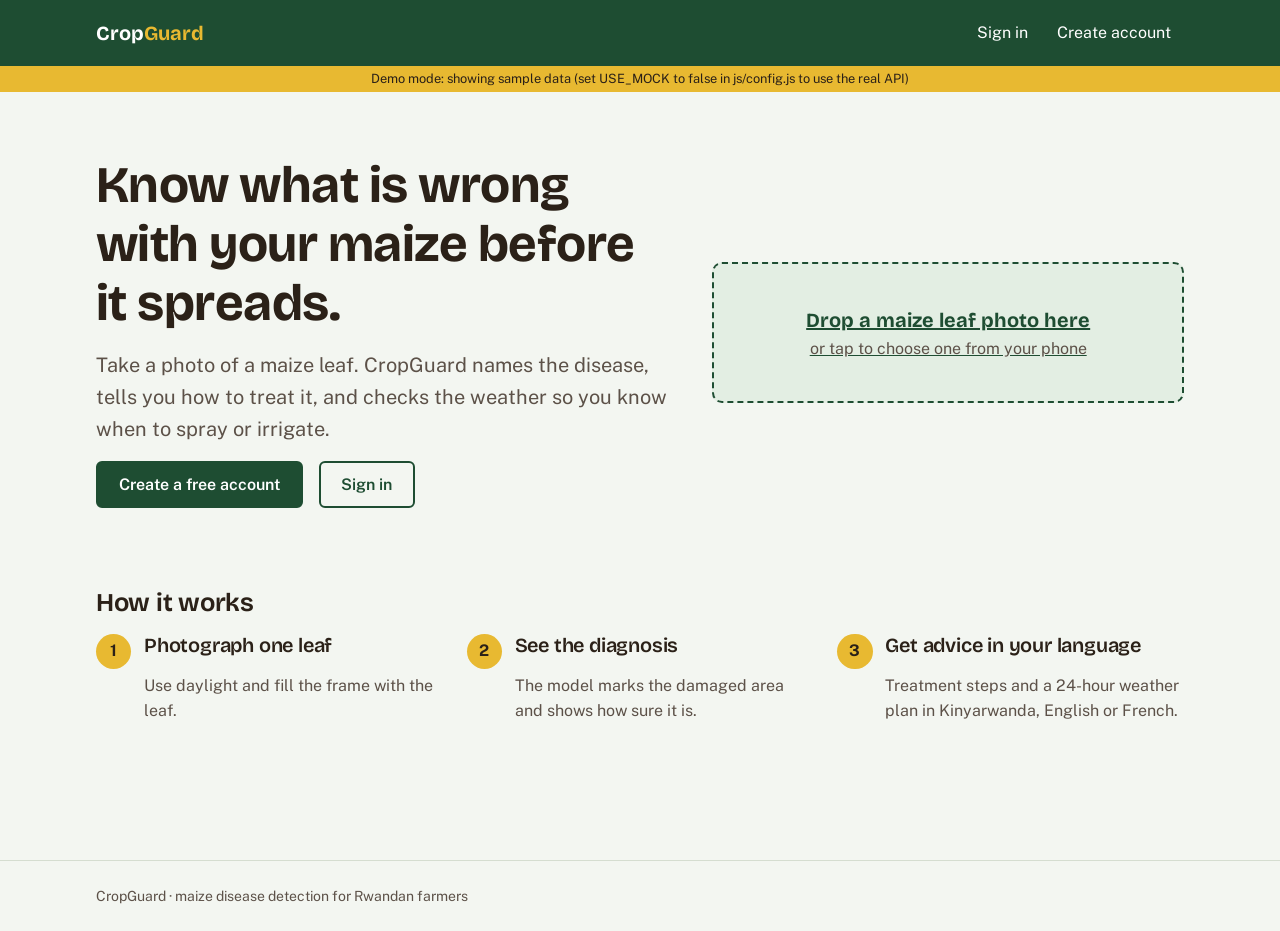
==== frontend/index.html @ f893dc76 "Restructure into frontend/backend/ml" ====
<!DOCTYPE html>
<html lang="en">
<head>
  <meta charset="utf-8">
  <meta name="viewport" content="width=device-width, initial-scale=1">
  <link rel="preconnect" href="https://fonts.googleapis.com">
  <link rel="preconnect" href="https://fonts.gstatic.com" crossorigin>
  <link href="https://fonts.googleapis.com/css2?family=Bricolage+Grotesque:wght@600;700&family=Public+Sans:wght@400;600&display=swap" rel="stylesheet">
  <link rel="stylesheet" href="css/tokens.css">
  <link rel="stylesheet" href="css/base.css">
  <link rel="stylesheet" href="css/components.css">
  <title>Know what is wrong with your maize · CropGuard</title>
</head>
<body>
  <header id="site-header"></header>
  <main>
    <section class="hero">
      <div class="container hero-grid">
        <div>
          <h1>Know what is wrong with your maize before it spreads.</h1>
          <p class="lead">Take a photo of a maize leaf. CropGuard names the disease, tells you how to treat it, and checks the weather so you know when to spray or irrigate.</p>
          <div class="row">
            <a class="btn" id="cta-primary" href="register.html">Create a free account</a>
            <a class="btn btn--ghost" id="cta-secondary" href="login.html">Sign in</a>
          </div>
        </div>
        <a class="dropzone" id="cta-drop" href="detect.html">
          <strong>Drop a maize leaf photo here</strong>
          <span class="muted">or tap to choose one from your phone</span>
        </a>
      </div>
    </section>
    <section class="container page">
      <h2>How it works</h2>
      <ol class="steps">
        <li><h3>Photograph one leaf</h3><p class="muted">Use daylight and fill the frame with the leaf.</p></li>
        <li><h3>See the diagnosis</h3><p class="muted">The model marks the damaged area and shows how sure it is.</p></li>
        <li><h3>Get advice in your language</h3><p class="muted">Treatment steps and a 24-hour weather plan in Kinyarwanda, English or French.</p></li>
      </ol>
    </section>
  </main>
  <footer class="site-footer"><div class="container">CropGuard · maize disease detection for Rwandan farmers</div></footer>
  <script type="module" src="js/pages/home.js"></script>
</body>
</html>
---- frontend/css/tokens.css ----
/* Design tokens: change colours/type here and the whole site follows. */
:root {
  --leaf: #1e4d32;        /* primary: maize leaf */
  --leaf-deep: #153a25;
  --leaf-soft: #e3eee3;
  --kernel: #e8b931;      /* accent: maize kernel (buttons on dark, highlights) */
  --soil: #2b2118;        /* text */
  --soil-soft: #5c5148;   /* secondary text */
  --mist: #f3f6f1;        /* page background */
  --paper: #ffffff;
  --line: #d5ddd0;
  --blight: #b3412b;      /* disease / error */
  --blight-soft: #f7e4df;

  --font-display: "Bricolage Grotesque", "Segoe UI", system-ui, sans-serif;
  --font-body: "Public Sans", "Segoe UI", system-ui, sans-serif;

  --step--1: 0.875rem;
  --step-0: 1rem;
  --step-1: 1.25rem;
  --step-2: 1.6rem;
  --step-3: clamp(2rem, 4.5vw, 3.2rem);

  --space-1: 0.5rem;
  --space-2: 1rem;
  --space-3: 1.5rem;
  --space-4: 2.5rem;
  --space-5: 4rem;

  --radius: 10px;
  --radius-sm: 6px;
  --container: 68rem;
}
---- frontend/css/base.css ----
*, *::before, *::after { box-sizing: border-box; }
html { -webkit-text-size-adjust: 100%; }
body {
  margin: 0;
  font: var(--step-0)/1.6 var(--font-body);
  color: var(--soil);
  background: var(--mist);
  min-height: 100vh;
  display: flex;
  flex-direction: column;
}
main { flex: 1; }
img, canvas { max-width: 100%; display: block; }
h1, h2, h3 { font-family: var(--font-display); line-height: 1.15; margin: 0 0 var(--space-2); letter-spacing: -0.01em; }
h1 { font-size: var(--step-3); font-weight: 700; }
h2 { font-size: var(--step-2); font-weight: 650; }
h3 { font-size: var(--step-1); font-weight: 600; }
p { margin: 0 0 var(--space-2); max-width: 65ch; }
a { color: var(--leaf); }
.muted { color: var(--soil-soft); }
.container { width: min(100% - 2rem, var(--container)); margin-inline: auto; }
.stack > * + * { margin-top: var(--space-2); }
.row { display: flex; gap: var(--space-2); flex-wrap: wrap; align-items: center; }
.hidden { display: none !important; }
.visually-hidden {
  position: absolute; width: 1px; height: 1px; overflow: hidden;
  clip: rect(0 0 0 0); white-space: nowrap;
}
:focus-visible { outline: 3px solid var(--kernel); outline-offset: 2px; }
@media (prefers-reduced-motion: reduce) { * { animation: none !important; transition: none !important; } }
---- frontend/css/components.css ----
/* ---------- header / footer ---------- */
.site-header { background: var(--leaf); color: #fff; }
.site-header .container { display: flex; align-items: center; justify-content: space-between; gap: var(--space-2); padding-block: 0.8rem; flex-wrap: wrap; }
.brand { font-family: var(--font-display); font-weight: 700; font-size: var(--step-1); color: #fff; text-decoration: none; }
.brand span { color: var(--kernel); }
.nav { display: flex; gap: 0.25rem; flex-wrap: wrap; align-items: center; }
.nav a, .nav button {
  color: #fff; text-decoration: none; background: none; border: 0; font: inherit;
  padding: 0.45rem 0.8rem; border-radius: var(--radius-sm); cursor: pointer;
}
.nav a:hover, .nav button:hover { background: var(--leaf-deep); }
.nav a[aria-current="page"] { background: var(--leaf-deep); box-shadow: inset 0 -3px 0 var(--kernel); }
.site-footer { padding-block: var(--space-3); color: var(--soil-soft); font-size: var(--step--1); border-top: 1px solid var(--line); margin-top: var(--space-5); }

/* ---------- buttons ---------- */
.btn {
  display: inline-flex; align-items: center; justify-content: center; gap: 0.5rem;
  font: 600 var(--step-0)/1 var(--font-body); padding: 0.85rem 1.3rem;
  border-radius: var(--radius-sm); border: 2px solid var(--leaf);
  background: var(--leaf); color: #fff; cursor: pointer; text-decoration: none;
}
.btn:hover { background: var(--leaf-deep); border-color: var(--leaf-deep); }
.btn[disabled] { opacity: 0.55; cursor: not-allowed; }
.btn--ghost { background: transparent; color: var(--leaf); }
.btn--ghost:hover { background: var(--leaf-soft); color: var(--leaf-deep); }
.btn--danger { background: transparent; color: var(--blight); border-color: var(--blight); }
.btn--danger:hover { background: var(--blight-soft); }

/* ---------- cards / forms ---------- */
.card { background: var(--paper); border: 1px solid var(--line); border-radius: var(--radius); padding: var(--space-3); }
.form { display: grid; gap: var(--space-2); max-width: 26rem; }
.field { display: grid; gap: 0.35rem; }
.field label { font-weight: 600; font-size: var(--step--1); }
.field input, .field select {
  font: inherit; padding: 0.75rem 0.85rem; border: 1.5px solid var(--line);
  border-radius: var(--radius-sm); background: #fff; color: var(--soil);
}
.field input:focus, .field select:focus { border-color: var(--leaf); }
.form-error { color: var(--blight); background: var(--blight-soft); padding: 0.7rem 0.9rem; border-radius: var(--radius-sm); font-size: var(--step--1); }

/* ---------- page layout ---------- */
.page { padding-block: var(--space-4); }
.page-head { margin-bottom: var(--space-3); }
.hero { padding-block: var(--space-5) var(--space-4); }
.hero-grid { display: grid; gap: var(--space-4); grid-template-columns: 1fr; align-items: center; }
@media (min-width: 52rem) { .hero-grid { grid-template-columns: 1.1fr 0.9fr; } }
.hero p.lead { font-size: var(--step-1); color: var(--soil-soft); }
.steps { display: grid; gap: var(--space-3); grid-template-columns: repeat(auto-fit, minmax(14rem, 1fr)); padding: 0; list-style: none; counter-reset: step; }
.steps li { counter-increment: step; padding-left: 3rem; position: relative; }
.steps li::before {
  content: counter(step); position: absolute; left: 0; top: 0; width: 2.2rem; height: 2.2rem;
  display: grid; place-items: center; border-radius: 50%; background: var(--kernel); color: var(--soil); font-weight: 700;
}

/* ---------- dropzone & result ---------- */
.dropzone {
  border: 2.5px dashed var(--leaf); border-radius: var(--radius); background: var(--leaf-soft);
  padding: var(--space-4) var(--space-3); text-align: center; cursor: pointer; display: block;
}
.dropzone:hover, .dropzone.is-over { background: #d3e6d4; }
.dropzone strong { font-family: var(--font-display); font-size: var(--step-1); display: block; }
.preview { border-radius: var(--radius); overflow: hidden; border: 1px solid var(--line); background: #000; }
.result-layout { display: grid; gap: var(--space-3); grid-template-columns: 1fr; }
@media (min-width: 52rem) { .result-layout { grid-template-columns: 1.2fr 0.8fr; align-items: start; } }

.badge { display: inline-block; padding: 0.25rem 0.7rem; border-radius: 999px; font-size: var(--step--1); font-weight: 600; background: var(--blight-soft); color: var(--blight); }
.badge--ok { background: var(--leaf-soft); color: var(--leaf); }
.meter { height: 0.6rem; border-radius: 999px; background: var(--line); overflow: hidden; }
.meter > span { display: block; height: 100%; background: var(--leaf); }
.advice-text { white-space: pre-wrap; }

/* ---------- history grid & tables ---------- */
.grid { display: grid; gap: var(--space-2); grid-template-columns: repeat(auto-fill, minmax(15rem, 1fr)); }
.thumb { aspect-ratio: 4/3; background: var(--leaf-soft) center/cover no-repeat; border-radius: var(--radius-sm); display: grid; place-items: center; color: var(--soil-soft); font-size: var(--step--1); }
.table-wrap { overflow-x: auto; }
table { border-collapse: collapse; width: 100%; font-size: var(--step--1); }
th, td { text-align: left; padding: 0.55rem 0.7rem; border-bottom: 1px solid var(--line); }
th { font-weight: 600; background: var(--leaf-soft); }
.empty { text-align: center; padding: var(--space-4) var(--space-2); color: var(--soil-soft); }

/* ---------- toast ---------- */
#toasts { position: fixed; inset: auto 1rem 1rem auto; display: grid; gap: 0.5rem; z-index: 50; }
.toast { background: var(--soil); color: #fff; padding: 0.75rem 1rem; border-radius: var(--radius-sm); max-width: 22rem; }
.toast--error { background: var(--blight); }
.spinner { width: 1.1rem; height: 1.1rem; border: 3px solid rgba(255,255,255,.4); border-top-color: #fff; border-radius: 50%; animation: spin .8s linear infinite; }
@keyframes spin { to { transform: rotate(360deg); } }
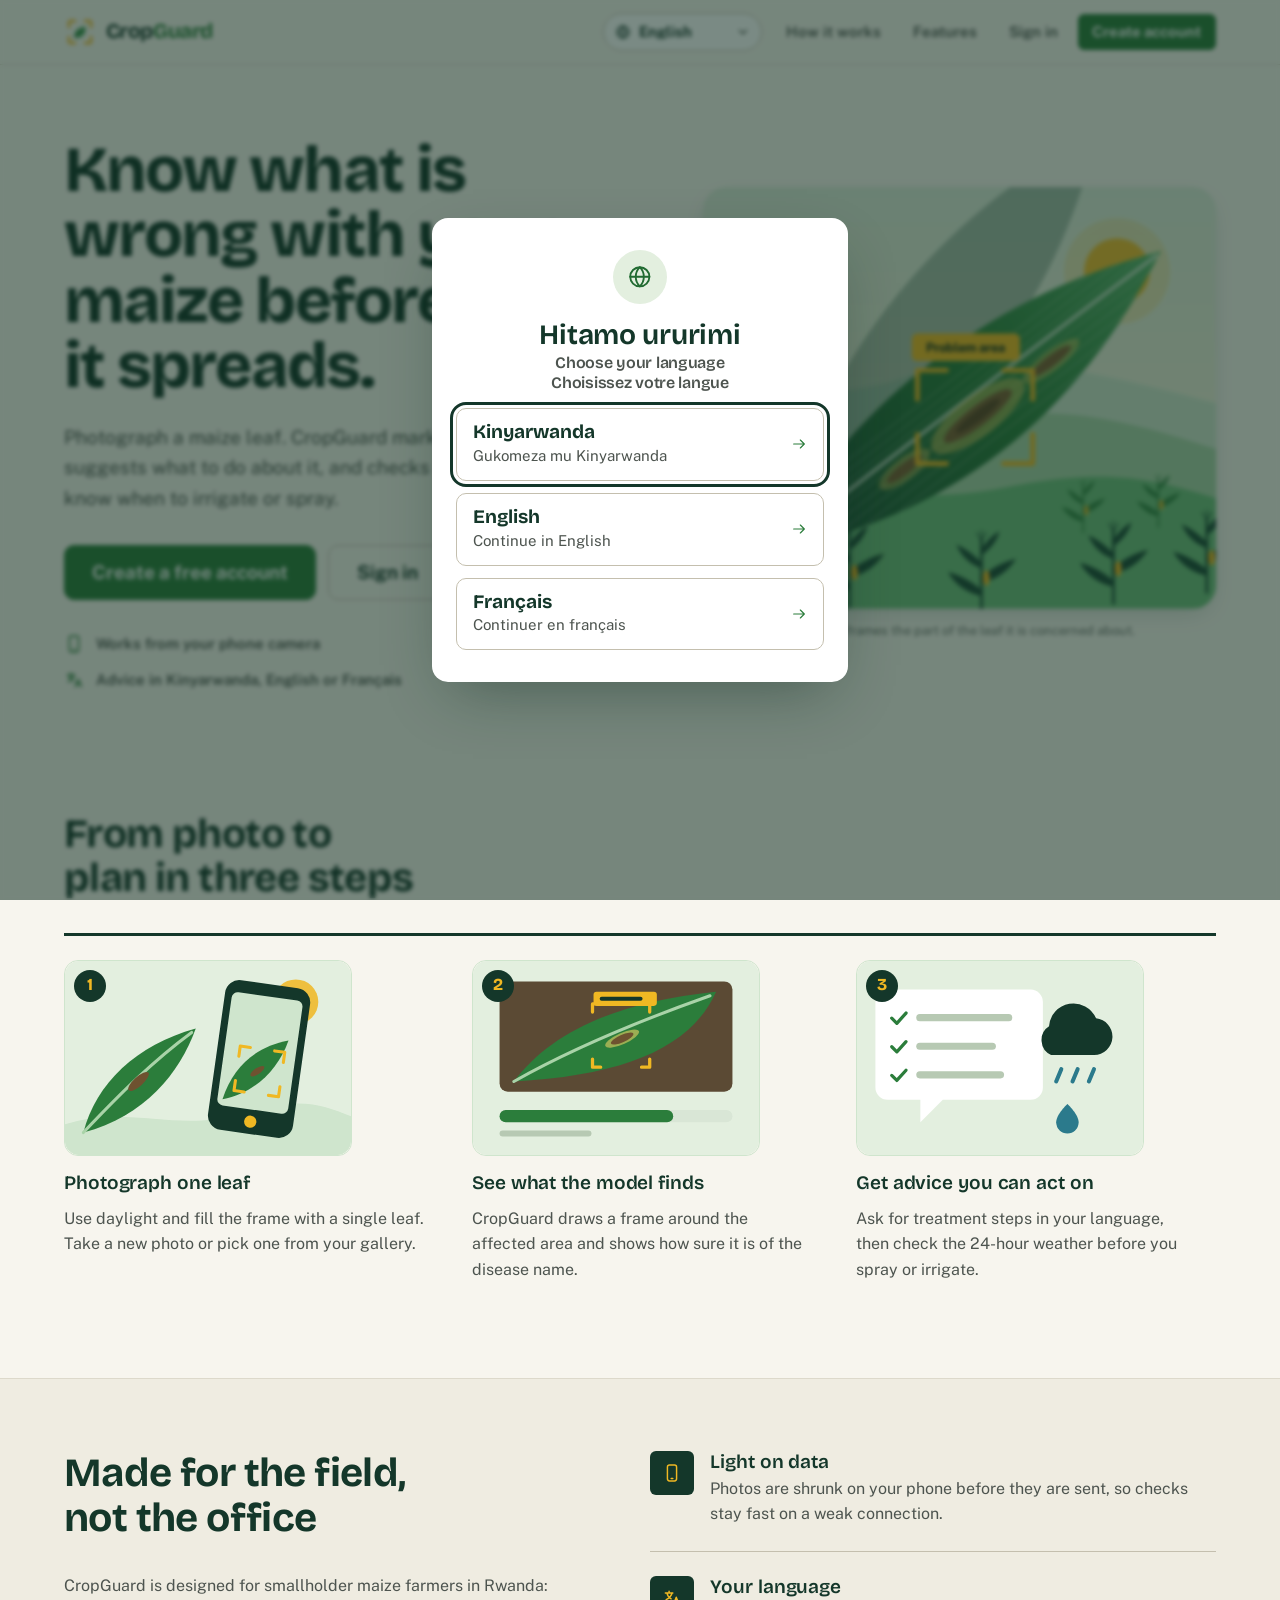
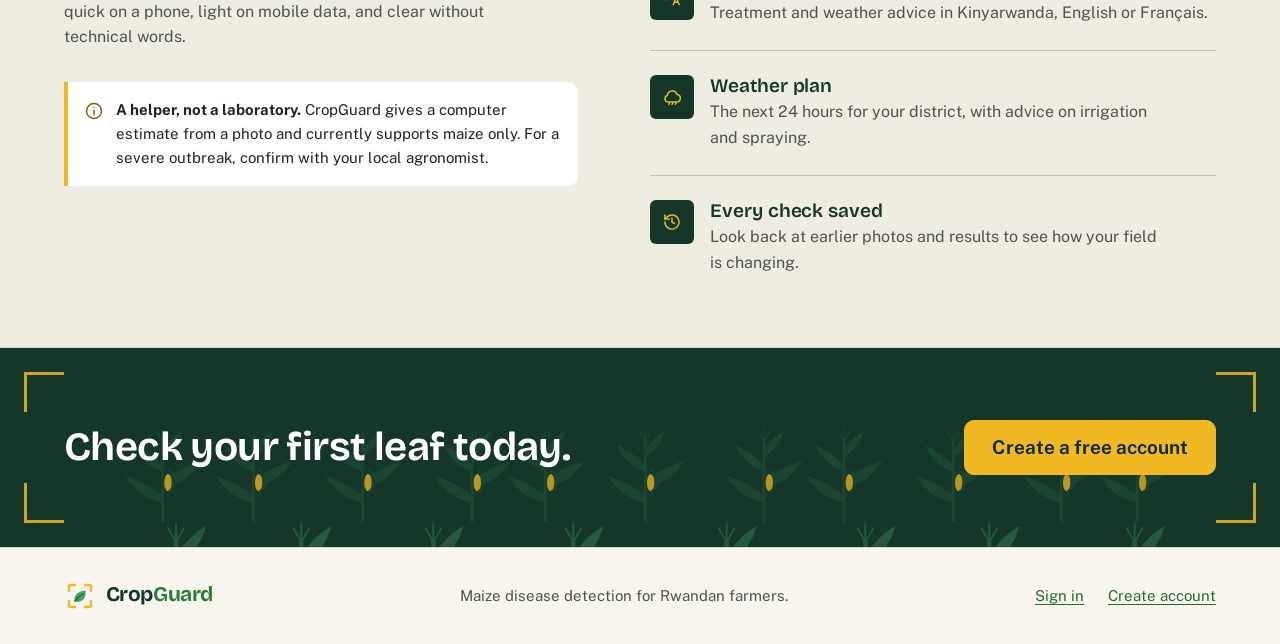
==== commit 9243d44c: "the frontend essentials done" ====
--- a/frontend/index.html
+++ b/frontend/index.html
@@ -2,44 +2,131 @@
 <html lang="en">
 <head>
   <meta charset="utf-8">
-  <meta name="viewport" content="width=device-width, initial-scale=1">
-  <link rel="preconnect" href="https://fonts.googleapis.com">
-  <link rel="preconnect" href="https://fonts.gstatic.com" crossorigin>
-  <link href="https://fonts.googleapis.com/css2?family=Bricolage+Grotesque:wght@600;700&family=Public+Sans:wght@400;600&display=swap" rel="stylesheet">
+  <meta name="viewport" content="width=device-width, initial-scale=1, viewport-fit=cover">
+  <meta name="theme-color" content="#14372a">
+  <meta name="description" content="Photograph a maize leaf, see what is wrong, and get treatment and weather advice in Kinyarwanda, English or French.">
+  <title>CropGuard · Maize disease detection for Rwandan farmers</title>
+  <script>try{var l=localStorage.getItem("cropguard.lang");if(l&&l!=="en"){document.documentElement.classList.add("i18n-pending");setTimeout(function(){document.documentElement.classList.remove("i18n-pending")},2500)}}catch(e){}</script>
+  <style>.i18n-pending body{visibility:hidden}</style>
+  <script>
+  /* If the page's scripts cannot start (for example the file was opened by double-clicking it), explain what to do. */
+  (function () {
+    var onFile = location.protocol === "file:";
+    setTimeout(function () {
+      if (document.documentElement.getAttribute("data-ready")) return;
+      var d = document.createElement("div");
+      d.className = "boot-warning"; d.setAttribute("role", "alert");
+      d.innerHTML = onFile
+        ? "<strong>Open CropGuard through a small web server, not by double-clicking the file.</strong><p>Browsers block the page scripts on file:// addresses. Double-click <code>run-frontend.bat</code> (Windows) or run <code>./run-frontend.sh</code> in the project folder, or in the <code>frontend</code> folder run <code>python -m http.server 5500</code> and open <code>http://127.0.0.1:5500</code>.</p>"
+        : "<strong>This page did not start.</strong><p>Press Ctrl+Shift+R to reload. If it still looks wrong, open the browser console (F12) and check for a red error message; also make sure every file from the <code>frontend</code> folder was copied.</p>";
+      (document.body || document.documentElement).appendChild(d);
+    }, onFile ? 500 : 4000);
+  })();
+  </script>
+  <link rel="icon" href="assets/favicon.svg" type="image/svg+xml">
+  <link rel="preload" href="assets/fonts/public-sans.woff2" as="font" type="font/woff2" crossorigin>
+  <link rel="preload" href="assets/fonts/bricolage-grotesque.woff2" as="font" type="font/woff2" crossorigin>
   <link rel="stylesheet" href="css/tokens.css">
   <link rel="stylesheet" href="css/base.css">
+  <link rel="stylesheet" href="css/layout.css">
   <link rel="stylesheet" href="css/components.css">
-  <title>Know what is wrong with your maize · CropGuard</title>
+  <link rel="stylesheet" href="css/pages.css">
 </head>
-<body>
+<body class="public" data-page="home">
+  <a class="skip-link" href="#main">Skip to main content</a>
   <header id="site-header"></header>
-  <main>
+  <main id="main" tabindex="-1">
     <section class="hero">
       <div class="container hero-grid">
+        <div class="hero-copy">
+          <h1>Know what is wrong with your maize before it spreads.</h1>
+          <p class="lead">Photograph a maize leaf. CropGuard marks the damaged area, suggests what to do about it, and checks the weather so you know when to irrigate or spray.</p>
+          <div class="row hero-cta">
+            <a class="btn btn--lg" id="cta-primary" href="register.html">Create a free account</a>
+            <a class="btn btn--lg btn--secondary" id="cta-secondary" href="login.html">Sign in</a>
+          </div>
+          <ul class="hero-points">
+            <li><svg class="icon" aria-hidden="true"><use href="#i-phone"/></svg>Works from your phone camera</li>
+            <li><svg class="icon" aria-hidden="true"><use href="#i-language"/></svg>Advice in Kinyarwanda, English or Français</li>
+          </ul>
+        </div>
+        <figure class="hero-figure">
+          <svg class="hero-art" viewBox="0 0 560 460" role="img" aria-labelledby="art-title art-desc">
+  <title id="art-title">Illustration of a maize field on Rwandan hills with a phone checking a leaf</title>
+  <desc id="art-desc">A long green maize leaf with brown lesions. A yellow viewfinder frame and the label Problem area mark one lesion.</desc>
+  <defs>
+    <linearGradient id="sky" x1="0" y1="0" x2="0" y2="1"><stop offset="0" stop-color="#dcebd9"/><stop offset="1" stop-color="#f8f1d6"/></linearGradient>
+    <linearGradient id="leafGrad" x1="70" y1="400" x2="500" y2="70" gradientUnits="userSpaceOnUse"><stop offset="0" stop-color="#1c4a37"/><stop offset=".55" stop-color="#2b7d3b"/><stop offset="1" stop-color="#58b36a"/></linearGradient>
+    <path id="leafShape" d="M70 400C156 246 301 122 500 70C407 253 272 360 70 400Z"/>
+    <clipPath id="leafClip"><use href="#leafShape"/></clipPath>
+    <symbol id="maize" viewBox="-64 -144 128 144" overflow="visible"><rect x="-2.2" y="-124" width="4.4" height="124" rx="2.2" fill="currentColor"/><path d="M0 -30C-22 -34 -44 -48 -56 -70C-34 -64 -14 -52 0 -40Z" fill="currentColor"/><path d="M0 -52C22 -56 44 -70 58 -92C34 -86 14 -74 0 -62Z" fill="currentColor"/><path d="M0 -76C-18 -82 -34 -96 -42 -116C-24 -108 -10 -96 0 -86Z" fill="currentColor"/><path d="M0 -98C12 -106 26 -120 30 -138C16 -130 6 -118 0 -108Z" fill="currentColor"/><ellipse cx="8" cy="-60" rx="5.5" ry="13" fill="#f0b823"/><path d="M0 -122l-8 -14M0 -122l0 -18M0 -122l8 -14" stroke="currentColor" stroke-width="1.8" stroke-linecap="round"/></symbol>
+  </defs>
+  <rect width="560" height="460" rx="24" fill="url(#sky)"/>
+  <circle cx="452" cy="92" r="58" fill="#f0b823" opacity=".2"/><circle cx="452" cy="92" r="36" fill="#f0b823" opacity=".92"/>
+  <path d="M0 250C70 214 140 236 220 208S380 188 560 236V460H0z" fill="#cfe5cd"/>
+  <path d="M0 300C90 262 170 292 270 262S450 250 560 286V460H0z" fill="#a9d3a8"/>
+  <path d="M0 352C110 322 220 350 330 328S490 318 560 340V460H0z" fill="#6fbf7c"/>
+  <g color="#2b7d3b" opacity=".85"><use href="#maize" x="18" y="318" width="54" height="60"/><use href="#maize" x="96" y="326" width="54" height="60"/><use href="#maize" x="388" y="318" width="54" height="60"/><use href="#maize" x="470" y="312" width="54" height="60"/></g>
+  <g color="#1c4a37"><use href="#maize" x="-6" y="352" width="84" height="94"/><use href="#maize" x="118" y="366" width="84" height="94"/><use href="#maize" x="262" y="372" width="84" height="94"/><use href="#maize" x="406" y="362" width="84" height="94"/><use href="#maize" x="508" y="350" width="84" height="94"/></g>
+  <use href="#leafShape" transform="translate(-26 -86) rotate(-13 285 235)" fill="#1c4a37" opacity=".3"/>
+  <path d="M70 400C52 412 36 428 22 452" stroke="#1c4a37" stroke-width="13" stroke-linecap="round" fill="none"/>
+  <use href="#leafShape" fill="url(#leafGrad)"/>
+  <g clip-path="url(#leafClip)" fill="none" stroke="#e3efdf" stroke-linecap="round">
+    <g opacity=".22" stroke-width="1.4">
+      <path d="M70 400C200 300 340 190 495 75" transform="translate(0 -34)"/><path d="M70 400C200 300 340 190 495 75" transform="translate(0 -22)"/><path d="M70 400C200 300 340 190 495 75" transform="translate(0 -11)"/>
+      <path d="M70 400C200 300 340 190 495 75" transform="translate(0 12)"/><path d="M70 400C200 300 340 190 495 75" transform="translate(0 25)"/><path d="M70 400C200 300 340 190 495 75" transform="translate(0 38)"/><path d="M70 400C200 300 340 190 495 75" transform="translate(0 52)"/><path d="M70 400C200 300 340 190 495 75" transform="translate(0 66)"/>
+    </g>
+    <path d="M70 400C200 300 340 190 495 75" stroke-width="4.5" opacity=".7"/>
+  </g>
+  <g transform="rotate(-37.5 300 250)"><ellipse cx="300" cy="250" rx="62" ry="22" fill="#e6cf63" opacity=".5"/><ellipse cx="300" cy="250" rx="46" ry="11" fill="#7d5d34"/><ellipse cx="300" cy="250" rx="30" ry="5.5" fill="#5e4425"/></g>
+  <g transform="rotate(-37.5 220 308)"><ellipse cx="220" cy="308" rx="34" ry="12" fill="#e6cf63" opacity=".45"/><ellipse cx="220" cy="308" rx="24" ry="6" fill="#7d5d34"/></g>
+  <g transform="rotate(-37.5 380 190)"><ellipse cx="380" cy="190" rx="38" ry="11" fill="#e6cf63" opacity=".45"/><ellipse cx="380" cy="190" rx="27" ry="6" fill="#7d5d34"/></g>
+  <g fill="none" stroke="#f0b823" stroke-width="5" stroke-linecap="round" stroke-linejoin="round"><path d="M240 232v-32h32M334 200h32v32M366 270v32h-32M272 302h-32v-32" transform="translate(-6 0)"/></g>
+  <g transform="translate(228 160)"><rect width="118" height="30" rx="6" fill="#f0b823"/><text x="59" y="20.5" text-anchor="middle" font-family="Public Sans, system-ui, sans-serif" font-weight="700" font-size="14" fill="#0e2a1f">Problem area</text></g>
+</svg>
+          <figcaption>Illustration: CropGuard frames the part of the leaf it is concerned about.</figcaption>
+        </figure>
+      </div>
+    </section>
+
+    <section class="section" id="how" aria-labelledby="how-title">
+      <div class="container">
+        <h2 id="how-title" class="section-heading">From photo to plan in three steps</h2>
+        <ol class="steps">
+          <li><figure class="step-fig"><img class="step-art" src="assets/images/step-photo.svg" alt="" width="280" height="190" loading="lazy" decoding="async"><span class="step-num" aria-hidden="true">1</span></figure><h3>Photograph one leaf</h3><p>Use daylight and fill the frame with a single leaf. Take a new photo or pick one from your gallery.</p></li>
+          <li><figure class="step-fig"><img class="step-art" src="assets/images/step-diagnosis.svg" alt="" width="280" height="190" loading="lazy" decoding="async"><span class="step-num" aria-hidden="true">2</span></figure><h3>See what the model finds</h3><p>CropGuard draws a frame around the affected area and shows how sure it is of the disease name.</p></li>
+          <li><figure class="step-fig"><img class="step-art" src="assets/images/step-advice.svg" alt="" width="280" height="190" loading="lazy" decoding="async"><span class="step-num" aria-hidden="true">3</span></figure><h3>Get advice you can act on</h3><p>Ask for treatment steps in your language, then check the 24-hour weather before you spray or irrigate.</p></li>
+        </ol>
+      </div>
+    </section>
+
+    <section class="section section--tint" id="features" aria-labelledby="feat-title">
+      <div class="container split">
         <div>
-          <h1>Know what is wrong with your maize before it spreads.</h1>
-          <p class="lead">Take a photo of a maize leaf. CropGuard names the disease, tells you how to treat it, and checks the weather so you know when to spray or irrigate.</p>
-          <div class="row">
-            <a class="btn" id="cta-primary" href="register.html">Create a free account</a>
-            <a class="btn btn--ghost" id="cta-secondary" href="login.html">Sign in</a>
+          <h2 id="feat-title" class="section-heading">Made for the field, not the office</h2>
+          <p class="muted">CropGuard is designed for smallholder maize farmers in Rwanda: quick on a phone, light on mobile data, and clear without technical words.</p>
+          <div class="note">
+            <svg class="icon" aria-hidden="true"><use href="#i-info"/></svg>
+            <p><strong>A helper, not a laboratory.</strong> CropGuard gives a computer estimate from a photo and currently supports maize only. For a severe outbreak, confirm with your local agronomist.</p>
           </div>
         </div>
-        <a class="dropzone" id="cta-drop" href="detect.html">
-          <strong>Drop a maize leaf photo here</strong>
-          <span class="muted">or tap to choose one from your phone</span>
-        </a>
+        <ul class="feature-list">
+          <li><span class="feat-icon"><svg class="icon" aria-hidden="true"><use href="#i-phone"/></svg></span><div><h3>Light on data</h3><p>Photos are shrunk on your phone before they are sent, so checks stay fast on a weak connection.</p></div></li>
+          <li><span class="feat-icon"><svg class="icon" aria-hidden="true"><use href="#i-language"/></svg></span><div><h3>Your language</h3><p>Treatment and weather advice in Kinyarwanda, English or Français.</p></div></li>
+          <li><span class="feat-icon"><svg class="icon" aria-hidden="true"><use href="#i-cloud"/></svg></span><div><h3>Weather plan</h3><p>The next 24 hours for your district, with advice on irrigation and spraying.</p></div></li>
+          <li><span class="feat-icon"><svg class="icon" aria-hidden="true"><use href="#i-history"/></svg></span><div><h3>Every check saved</h3><p>Look back at earlier photos and results to see how your field is changing.</p></div></li>
+        </ul>
       </div>
     </section>
-    <section class="container page">
-      <h2>How it works</h2>
-      <ol class="steps">
-        <li><h3>Photograph one leaf</h3><p class="muted">Use daylight and fill the frame with the leaf.</p></li>
-        <li><h3>See the diagnosis</h3><p class="muted">The model marks the damaged area and shows how sure it is.</p></li>
-        <li><h3>Get advice in your language</h3><p class="muted">Treatment steps and a 24-hour weather plan in Kinyarwanda, English or French.</p></li>
-      </ol>
+
+    <section class="cta-band on-dark" aria-labelledby="cta-title">
+      <div class="container cta-inner">
+        <h2 id="cta-title">Check your first leaf today.</h2>
+        <a class="btn btn--kernel btn--lg" id="cta-band" href="register.html">Create a free account</a>
+      </div>
     </section>
   </main>
-  <footer class="site-footer"><div class="container">CropGuard · maize disease detection for Rwandan farmers</div></footer>
+  <footer id="site-footer"></footer>
   <script type="module" src="js/pages/home.js"></script>
 </body>
 </html>
--- a/frontend/css/tokens.css
+++ b/frontend/css/tokens.css
@@ -1,33 +1,78 @@
-/* Design tokens: change colours/type here and the whole site follows. */
+/* =====================================================================
+   CropGuard design tokens. Change values here; everything follows.
+   ===================================================================== */
+@font-face {
+  font-family: "Bricolage Grotesque";
+  src: url("../assets/fonts/bricolage-grotesque.woff2") format("woff2");
+  font-weight: 200 800;
+  font-display: swap;
+}
+@font-face {
+  font-family: "Public Sans";
+  src: url("../assets/fonts/public-sans.woff2") format("woff2");
+  font-weight: 100 900;
+  font-display: swap;
+}
+
 :root {
-  --leaf: #1e4d32;        /* primary: maize leaf */
-  --leaf-deep: #153a25;
-  --leaf-soft: #e3eee3;
-  --kernel: #e8b931;      /* accent: maize kernel (buttons on dark, highlights) */
-  --soil: #2b2118;        /* text */
-  --soil-soft: #5c5148;   /* secondary text */
-  --mist: #f3f6f1;        /* page background */
-  --paper: #ffffff;
-  --line: #d5ddd0;
-  --blight: #b3412b;      /* disease / error */
-  --blight-soft: #f7e4df;
+  /* --- colour: brand ------------------------------------------------ */
+  --forest-950: #0e2a1f;
+  --forest-900: #14372a;   /* brand, nav, dark panels */
+  --forest-800: #1c4a37;
+  --forest-700: #265f46;
+  --leaf-700: #226b32;     /* hover for primary actions */
+  --leaf-600: #2b7d3b;     /* primary action fill (white text = 5.2:1) */
+  --leaf-500: #46a258;     /* fresh accent: fills, icons, bars */
+  --leaf-200: #cfe5cd;
+  --leaf-100: #e3efdf;
+  --leaf-50:  #f0f7ed;
+  --kernel:   #f0b823;     /* the detection-frame colour: used sparingly */
 
+  /* --- colour: neutrals --------------------------------------------- */
+  --paper:    #f7f5ee;     /* warm off-white page background */
+  --surface:  #ffffff;
+  --sand-100: #efece1;
+  --line:     #ddd9cb;
+  --line-strong: #c4bfae;
+  --ink:      #1f2421;     /* charcoal body text */
+  --ink-soft: #4d544f;     /* secondary text (7.4:1 on paper) */
+  --ink-faint:#6c726d;     /* tertiary text, 4.7:1 on paper */
+
+  /* --- colour: status ----------------------------------------------- */
+  --warn:      #8a5a00;  --warn-bg:  #fbf0d6;
+  --danger:    #a8281f;  --danger-bg:#fbe8e5;
+  --info:      #1f5f72;  --info-bg:  #e1f0f4;
+  --rain:      #2b7a8c;
+
+  /* --- type --------------------------------------------------------- */
   --font-display: "Bricolage Grotesque", "Segoe UI", system-ui, sans-serif;
-  --font-body: "Public Sans", "Segoe UI", system-ui, sans-serif;
+  --font-body: "Public Sans", "Segoe UI", system-ui, -apple-system, sans-serif;
+  --fs-xs: 0.8125rem;
+  --fs-sm: 0.9375rem;
+  --fs-md: 1rem;
+  --fs-lg: 1.1875rem;
+  --fs-xl: clamp(1.4rem, 1.2rem + 0.9vw, 1.75rem);
+  --fs-2xl: clamp(1.75rem, 1.35rem + 1.8vw, 2.5rem);
+  --fs-hero: clamp(2.25rem, 1.5rem + 3.6vw, 4rem);
 
-  --step--1: 0.875rem;
-  --step-0: 1rem;
-  --step-1: 1.25rem;
-  --step-2: 1.6rem;
-  --step-3: clamp(2rem, 4.5vw, 3.2rem);
+  /* --- space / shape / depth ---------------------------------------- */
+  --sp-1: 0.25rem; --sp-2: 0.5rem; --sp-3: 0.75rem; --sp-4: 1rem;
+  --sp-5: 1.5rem;  --sp-6: 2rem;   --sp-7: 3rem;    --sp-8: 4.5rem; --sp-9: 7rem;
+  --r-sm: 6px; --r-md: 10px; --r-lg: 16px; --r-pill: 999px;
+  --shadow-1: 0 1px 2px rgba(20, 55, 42, 0.08);
+  --shadow-2: 0 8px 24px -8px rgba(20, 55, 42, 0.22);
+  --shadow-3: 0 24px 60px -20px rgba(14, 42, 31, 0.45);
 
-  --space-1: 0.5rem;
-  --space-2: 1rem;
-  --space-3: 1.5rem;
-  --space-4: 2.5rem;
-  --space-5: 4rem;
+  /* --- layout ------------------------------------------------------- */
+  --container: 72rem;
+  --sidebar-w: 16.5rem;
+  --tabbar-h: 4.25rem;
+  --topbar-h: 3.5rem;
 
-  --radius: 10px;
-  --radius-sm: 6px;
-  --container: 68rem;
+  /* --- motion ------------------------------------------------------- */
+  --ease: cubic-bezier(0.2, 0.7, 0.2, 1);
+  --t-fast: 120ms;
+  --t-med: 220ms;
+
+  color-scheme: light;
 }
--- a/frontend/css/base.css
+++ b/frontend/css/base.css
@@ -1,30 +1,51 @@
 *, *::before, *::after { box-sizing: border-box; }
-html { -webkit-text-size-adjust: 100%; }
+html { -webkit-text-size-adjust: 100%; scroll-behavior: smooth; }
 body {
   margin: 0;
-  font: var(--step-0)/1.6 var(--font-body);
-  color: var(--soil);
-  background: var(--mist);
-  min-height: 100vh;
-  display: flex;
-  flex-direction: column;
+  font: 400 var(--fs-md)/1.6 var(--font-body);
+  color: var(--ink);
+  background: var(--paper);
+  min-height: 100dvh;
+  -webkit-font-smoothing: antialiased;
+  text-rendering: optimizeLegibility;
 }
-main { flex: 1; }
-img, canvas { max-width: 100%; display: block; }
-h1, h2, h3 { font-family: var(--font-display); line-height: 1.15; margin: 0 0 var(--space-2); letter-spacing: -0.01em; }
-h1 { font-size: var(--step-3); font-weight: 700; }
-h2 { font-size: var(--step-2); font-weight: 650; }
-h3 { font-size: var(--step-1); font-weight: 600; }
-p { margin: 0 0 var(--space-2); max-width: 65ch; }
-a { color: var(--leaf); }
-.muted { color: var(--soil-soft); }
-.container { width: min(100% - 2rem, var(--container)); margin-inline: auto; }
-.stack > * + * { margin-top: var(--space-2); }
-.row { display: flex; gap: var(--space-2); flex-wrap: wrap; align-items: center; }
-.hidden { display: none !important; }
+img, svg, canvas, video { max-width: 100%; display: block; }
+h1, h2, h3, h4 { font-family: var(--font-display); line-height: 1.12; margin: 0 0 var(--sp-3); letter-spacing: -0.015em; color: var(--forest-900); text-wrap: balance; }
+h1 { font-size: var(--fs-2xl); font-weight: 700; }
+h2 { font-size: var(--fs-xl); font-weight: 650; }
+h3 { font-size: var(--fs-lg); font-weight: 600; letter-spacing: -0.005em; }
+p { margin: 0 0 var(--sp-4); max-width: 66ch; text-wrap: pretty; }
+a { color: var(--leaf-700); text-underline-offset: 3px; }
+a:hover { color: var(--forest-900); }
+ul, ol { margin: 0; padding: 0; }
+button, input, select, textarea { font: inherit; color: inherit; }
+button { cursor: pointer; }
+[hidden] { display: none !important; }
+hr { border: 0; border-top: 1px solid var(--line); margin: var(--sp-5) 0; }
+
+:focus-visible { outline: 3px solid var(--forest-900); outline-offset: 3px; border-radius: 3px; }
+.on-dark :focus-visible { outline-color: var(--kernel); }
+
+.skip-link {
+  position: absolute; left: var(--sp-4); top: -4rem; z-index: 100;
+  background: var(--kernel); color: var(--forest-950); font-weight: 700;
+  padding: var(--sp-3) var(--sp-4); border-radius: var(--r-sm); text-decoration: none;
+}
+.skip-link:focus { top: var(--sp-4); }
+
 .visually-hidden {
-  position: absolute; width: 1px; height: 1px; overflow: hidden;
-  clip: rect(0 0 0 0); white-space: nowrap;
+  position: absolute !important; width: 1px; height: 1px; overflow: hidden;
+  clip: rect(0 0 0 0); clip-path: inset(50%); white-space: nowrap;
 }
-:focus-visible { outline: 3px solid var(--kernel); outline-offset: 2px; }
-@media (prefers-reduced-motion: reduce) { * { animation: none !important; transition: none !important; } }
+.muted { color: var(--ink-soft); }
+.faint { color: var(--ink-faint); }
+.stack > * + * { margin-top: var(--sp-4); }
+.stack-lg > * + * { margin-top: var(--sp-6); }
+.row { display: flex; flex-wrap: wrap; gap: var(--sp-3); align-items: center; }
+.row--between { justify-content: space-between; }
+.nowrap { white-space: nowrap; }
+
+@media (prefers-reduced-motion: reduce) {
+  html { scroll-behavior: auto; }
+  *, *::before, *::after { animation-duration: 0.01ms !important; animation-iteration-count: 1 !important; transition-duration: 0.01ms !important; }
+}
--- a/frontend/css/layout.css
+++ b/frontend/css/layout.css
@@ -0,0 +1,93 @@
+/* ===================== public (marketing + auth) ===================== */
+.container { width: min(100% - 2.5rem, var(--container)); margin-inline: auto; }
+
+.site-header { position: sticky; top: 0; z-index: 30; background: rgba(247, 245, 238, 0.92); backdrop-filter: blur(8px); border-bottom: 1px solid var(--line); }
+.site-header .container { display: flex; align-items: center; justify-content: space-between; min-height: 4rem; gap: var(--sp-4); }
+.brand { display: inline-flex; align-items: center; gap: 0.6rem; font: 700 1.3rem/1 var(--font-display); letter-spacing: -0.02em; color: var(--forest-900); text-decoration: none; }
+.brand:hover { color: var(--forest-900); }
+.brand svg { width: 2rem; height: 2rem; flex: none; }
+.brand b { color: var(--leaf-600); font-weight: 700; }
+.on-dark .brand, .on-dark .brand:hover { color: #fff; }
+.on-dark .brand b { color: var(--kernel); }
+
+.header-tools { display: flex; align-items: center; gap: var(--sp-3); }
+.site-nav { display: flex; align-items: center; gap: var(--sp-2); }
+.site-nav a:not(.btn) { color: var(--ink-soft); text-decoration: none; font-weight: 600; font-size: var(--fs-sm); padding: 0.5rem 0.75rem; border-radius: var(--r-sm); }
+.site-nav a:not(.btn):hover { color: var(--forest-900); background: var(--sand-100); }
+.site-header .menu-toggle { display: none; }
+@media (max-width: 47.99rem) {
+  .site-header .menu-toggle { display: inline-grid; }
+  .site-nav { position: absolute; inset: 100% 0 auto 0; flex-direction: column; align-items: stretch; background: var(--paper); border-bottom: 1px solid var(--line); padding: var(--sp-3) 1.25rem var(--sp-5); gap: var(--sp-2); box-shadow: var(--shadow-2); }
+  .site-nav:not(.is-open) { display: none; }
+  .site-nav a:not(.btn) { padding: 0.85rem 0.5rem; font-size: var(--fs-md); }
+}
+
+.site-footer { border-top: 1px solid var(--line); padding-block: var(--sp-6); margin-top: var(--sp-9); color: var(--ink-soft); font-size: var(--fs-sm); }
+.site-footer .container { display: flex; flex-wrap: wrap; gap: var(--sp-4) var(--sp-6); justify-content: space-between; align-items: center; }
+.site-footer nav { display: flex; gap: var(--sp-5); }
+
+/* ===================== signed-in app shell ===================== */
+body.app { display: block; }
+.sidebar { display: none; }
+.topbar { display: flex; }
+.tabbar { display: grid; }
+.app-main { min-width: 0; padding: var(--sp-5) 1.25rem calc(var(--tabbar-h) + var(--sp-7)); }
+.page { width: min(100%, 66rem); margin-inline: auto; }
+
+.topbar { position: sticky; top: 0; z-index: 30; height: var(--topbar-h); align-items: center; justify-content: space-between; padding-inline: 1.25rem; background: var(--forest-900); }
+.topbar .brand svg { width: 1.7rem; height: 1.7rem; }
+.topbar-tools { display: flex; align-items: center; gap: var(--sp-2); }
+
+.tabbar {
+  position: fixed; inset: auto 0 0 0; z-index: 30; height: var(--tabbar-h);
+  grid-template-columns: repeat(5, 1fr); align-items: stretch;
+  background: var(--surface); border-top: 1px solid var(--line);
+  padding-bottom: env(safe-area-inset-bottom, 0);
+  box-shadow: 0 -6px 18px -12px rgba(20, 55, 42, 0.25);
+}
+.tabbar a { display: flex; flex-direction: column; align-items: center; justify-content: center; gap: 2px; text-decoration: none; color: var(--ink-soft); font-size: 0.72rem; font-weight: 600; position: relative; }
+.tabbar a .icon { width: 1.4rem; height: 1.4rem; }
+.tabbar a[aria-current="page"] { color: var(--forest-900); }
+.tabbar a[aria-current="page"]::before { content: ""; position: absolute; top: 0; width: 2rem; height: 3px; border-radius: 0 0 3px 3px; background: var(--leaf-600); }
+.tabbar a.tab-primary .tab-disc { display: grid; place-items: center; width: 3.1rem; height: 3.1rem; margin-top: -1.35rem; border-radius: 50%; background: var(--leaf-600); color: #fff; box-shadow: 0 6px 14px -4px rgba(34, 107, 50, 0.6), 0 0 0 4px var(--paper); }
+.tabbar a.tab-primary .tab-disc .icon { width: 1.5rem; height: 1.5rem; }
+.tabbar a.tab-primary[aria-current="page"]::before { display: none; }
+.tabbar a.tab-primary span.tab-label { margin-top: 1px; }
+
+@media (min-width: 62rem) {
+  /* the sidebar is fixed, so the page still lays out normally if it was never built */
+  html[data-shell] body.app { padding-left: var(--sidebar-w); }
+  .topbar, .tabbar { display: none; }
+  .sidebar {
+    display: flex; flex-direction: column; position: fixed; inset: 0 auto 0 0; width: var(--sidebar-w); z-index: 20;
+    overflow-y: auto; background: var(--forest-900); color: #fff; padding: var(--sp-5) var(--sp-4);
+  }
+  .sidebar .brand { padding: 0 var(--sp-3) var(--sp-5); }
+  .side-nav { display: grid; gap: 2px; }
+  .side-nav a {
+    display: flex; align-items: center; gap: var(--sp-3); padding: 0.7rem var(--sp-3);
+    border-radius: var(--r-sm); color: rgba(255, 255, 255, 0.82); text-decoration: none;
+    font-weight: 600; font-size: var(--fs-sm); position: relative;
+    transition: background var(--t-fast), color var(--t-fast);
+  }
+  .side-nav a .icon { width: 1.25rem; height: 1.25rem; }
+  .side-nav a:hover { background: var(--forest-800); color: #fff; }
+  .side-nav a[aria-current="page"] { background: var(--forest-800); color: #fff; }
+  .side-nav a[aria-current="page"]::before { content: ""; position: absolute; left: -0.5rem; top: 0.55rem; bottom: 0.55rem; width: 4px; border-radius: 0 4px 4px 0; background: var(--kernel); }
+  .side-cta { margin: 0 0 var(--sp-5); }
+  .side-foot { margin-top: auto; border-top: 1px solid rgba(255, 255, 255, 0.14); padding-top: var(--sp-4); display: grid; gap: var(--sp-3); }
+  .side-user { display: flex; align-items: center; gap: var(--sp-3); padding: var(--sp-2) var(--sp-3); border-radius: var(--r-sm); text-decoration: none; color: #fff; }
+  .side-user:hover { background: var(--forest-800); color: #fff; }
+  .side-user .avatar { width: 2.2rem; height: 2.2rem; }
+  .side-user small { display: block; color: rgba(255, 255, 255, 0.65); font-size: var(--fs-xs); }
+  .app-main { padding: var(--sp-7) var(--sp-7) var(--sp-8); }
+}
+@media (min-width: 48rem) and (max-width: 61.99rem) { .app-main { padding-inline: var(--sp-6); } }
+
+.avatar { display: inline-grid; place-items: center; width: 2.4rem; height: 2.4rem; border-radius: 50%; background: var(--leaf-500); color: var(--forest-950); font: 700 1rem/1 var(--font-display); text-transform: uppercase; flex: none; }
+
+.page-head { margin-bottom: var(--sp-6); display: flex; flex-wrap: wrap; align-items: flex-end; justify-content: space-between; gap: var(--sp-4); }
+.page-head h1 { margin: 0 0 var(--sp-1); }
+.page-head p { margin: 0; color: var(--ink-soft); }
+.section-title { flex-wrap: wrap; display: flex; align-items: baseline; justify-content: space-between; gap: var(--sp-3); margin-bottom: var(--sp-3); }
+.section-title h2 { margin: 0; font-size: var(--fs-lg); }
--- a/frontend/css/components.css
+++ b/frontend/css/components.css
@@ -1,86 +1,210 @@
-/* ---------- header / footer ---------- */
-.site-header { background: var(--leaf); color: #fff; }
-.site-header .container { display: flex; align-items: center; justify-content: space-between; gap: var(--space-2); padding-block: 0.8rem; flex-wrap: wrap; }
-.brand { font-family: var(--font-display); font-weight: 700; font-size: var(--step-1); color: #fff; text-decoration: none; }
-.brand span { color: var(--kernel); }
-.nav { display: flex; gap: 0.25rem; flex-wrap: wrap; align-items: center; }
-.nav a, .nav button {
-  color: #fff; text-decoration: none; background: none; border: 0; font: inherit;
-  padding: 0.45rem 0.8rem; border-radius: var(--radius-sm); cursor: pointer;
-}
-.nav a:hover, .nav button:hover { background: var(--leaf-deep); }
-.nav a[aria-current="page"] { background: var(--leaf-deep); box-shadow: inset 0 -3px 0 var(--kernel); }
-.site-footer { padding-block: var(--space-3); color: var(--soil-soft); font-size: var(--step--1); border-top: 1px solid var(--line); margin-top: var(--space-5); }
-
-/* ---------- buttons ---------- */
+/* ===================== icons ===================== */
+.icon { width: 1.25rem; height: 1.25rem; flex: none; fill: none; stroke: currentColor; stroke-width: 1.75; stroke-linecap: round; stroke-linejoin: round; }
+.icon--sm { width: 1rem; height: 1rem; }
+.icon--lg { width: 1.6rem; height: 1.6rem; }
+
+/* ===================== buttons ===================== */
 .btn {
-  display: inline-flex; align-items: center; justify-content: center; gap: 0.5rem;
-  font: 600 var(--step-0)/1 var(--font-body); padding: 0.85rem 1.3rem;
-  border-radius: var(--radius-sm); border: 2px solid var(--leaf);
-  background: var(--leaf); color: #fff; cursor: pointer; text-decoration: none;
-}
-.btn:hover { background: var(--leaf-deep); border-color: var(--leaf-deep); }
-.btn[disabled] { opacity: 0.55; cursor: not-allowed; }
-.btn--ghost { background: transparent; color: var(--leaf); }
-.btn--ghost:hover { background: var(--leaf-soft); color: var(--leaf-deep); }
-.btn--danger { background: transparent; color: var(--blight); border-color: var(--blight); }
-.btn--danger:hover { background: var(--blight-soft); }
-
-/* ---------- cards / forms ---------- */
-.card { background: var(--paper); border: 1px solid var(--line); border-radius: var(--radius); padding: var(--space-3); }
-.form { display: grid; gap: var(--space-2); max-width: 26rem; }
-.field { display: grid; gap: 0.35rem; }
-.field label { font-weight: 600; font-size: var(--step--1); }
-.field input, .field select {
-  font: inherit; padding: 0.75rem 0.85rem; border: 1.5px solid var(--line);
-  border-radius: var(--radius-sm); background: #fff; color: var(--soil);
-}
-.field input:focus, .field select:focus { border-color: var(--leaf); }
-.form-error { color: var(--blight); background: var(--blight-soft); padding: 0.7rem 0.9rem; border-radius: var(--radius-sm); font-size: var(--step--1); }
-
-/* ---------- page layout ---------- */
-.page { padding-block: var(--space-4); }
-.page-head { margin-bottom: var(--space-3); }
-.hero { padding-block: var(--space-5) var(--space-4); }
-.hero-grid { display: grid; gap: var(--space-4); grid-template-columns: 1fr; align-items: center; }
-@media (min-width: 52rem) { .hero-grid { grid-template-columns: 1.1fr 0.9fr; } }
-.hero p.lead { font-size: var(--step-1); color: var(--soil-soft); }
-.steps { display: grid; gap: var(--space-3); grid-template-columns: repeat(auto-fit, minmax(14rem, 1fr)); padding: 0; list-style: none; counter-reset: step; }
-.steps li { counter-increment: step; padding-left: 3rem; position: relative; }
-.steps li::before {
-  content: counter(step); position: absolute; left: 0; top: 0; width: 2.2rem; height: 2.2rem;
-  display: grid; place-items: center; border-radius: 50%; background: var(--kernel); color: var(--soil); font-weight: 700;
-}
-
-/* ---------- dropzone & result ---------- */
-.dropzone {
-  border: 2.5px dashed var(--leaf); border-radius: var(--radius); background: var(--leaf-soft);
-  padding: var(--space-4) var(--space-3); text-align: center; cursor: pointer; display: block;
-}
-.dropzone:hover, .dropzone.is-over { background: #d3e6d4; }
-.dropzone strong { font-family: var(--font-display); font-size: var(--step-1); display: block; }
-.preview { border-radius: var(--radius); overflow: hidden; border: 1px solid var(--line); background: #000; }
-.result-layout { display: grid; gap: var(--space-3); grid-template-columns: 1fr; }
-@media (min-width: 52rem) { .result-layout { grid-template-columns: 1.2fr 0.8fr; align-items: start; } }
-
-.badge { display: inline-block; padding: 0.25rem 0.7rem; border-radius: 999px; font-size: var(--step--1); font-weight: 600; background: var(--blight-soft); color: var(--blight); }
-.badge--ok { background: var(--leaf-soft); color: var(--leaf); }
-.meter { height: 0.6rem; border-radius: 999px; background: var(--line); overflow: hidden; }
-.meter > span { display: block; height: 100%; background: var(--leaf); }
-.advice-text { white-space: pre-wrap; }
-
-/* ---------- history grid & tables ---------- */
-.grid { display: grid; gap: var(--space-2); grid-template-columns: repeat(auto-fill, minmax(15rem, 1fr)); }
-.thumb { aspect-ratio: 4/3; background: var(--leaf-soft) center/cover no-repeat; border-radius: var(--radius-sm); display: grid; place-items: center; color: var(--soil-soft); font-size: var(--step--1); }
-.table-wrap { overflow-x: auto; }
-table { border-collapse: collapse; width: 100%; font-size: var(--step--1); }
-th, td { text-align: left; padding: 0.55rem 0.7rem; border-bottom: 1px solid var(--line); }
-th { font-weight: 600; background: var(--leaf-soft); }
-.empty { text-align: center; padding: var(--space-4) var(--space-2); color: var(--soil-soft); }
-
-/* ---------- toast ---------- */
-#toasts { position: fixed; inset: auto 1rem 1rem auto; display: grid; gap: 0.5rem; z-index: 50; }
-.toast { background: var(--soil); color: #fff; padding: 0.75rem 1rem; border-radius: var(--radius-sm); max-width: 22rem; }
-.toast--error { background: var(--blight); }
-.spinner { width: 1.1rem; height: 1.1rem; border: 3px solid rgba(255,255,255,.4); border-top-color: #fff; border-radius: 50%; animation: spin .8s linear infinite; }
+  --bg: var(--leaf-600); --fg: #fff; --bd: var(--leaf-600); --bg-hover: var(--leaf-700);
+  display: inline-flex; align-items: center; justify-content: center; gap: 0.55rem;
+  min-height: 2.9rem; padding: 0.7rem 1.25rem; border-radius: var(--r-md);
+  border: 1.5px solid var(--bd); background: var(--bg); color: var(--fg);
+  font: 650 var(--fs-md)/1.1 var(--font-body); text-decoration: none; white-space: nowrap;
+  transition: background var(--t-fast), border-color var(--t-fast), transform var(--t-fast), box-shadow var(--t-fast);
+}
+.btn:hover { background: var(--bg-hover); border-color: var(--bg-hover); color: var(--fg); }
+.btn:active { transform: translateY(1px) scale(0.99); }
+.btn[disabled], .btn[aria-disabled="true"] { opacity: 0.55; cursor: not-allowed; transform: none; }
+.btn--lg { min-height: 3.4rem; padding-inline: 1.7rem; font-size: var(--fs-lg); }
+.btn--sm { min-height: 2.25rem; padding: 0.4rem 0.85rem; font-size: var(--fs-sm); border-radius: var(--r-sm); }
+.btn--block { width: 100%; }
+.btn--secondary { --bg: transparent; --fg: var(--forest-900); --bd: var(--line-strong); --bg-hover: var(--sand-100); }
+.btn--secondary:hover { border-color: var(--forest-900); }
+.btn--dark { --bg: var(--forest-900); --bd: var(--forest-900); --bg-hover: var(--forest-800); }
+.btn--kernel { --bg: var(--kernel); --fg: var(--forest-950); --bd: var(--kernel); --bg-hover: #f7c94a; }
+.btn--danger { --bg: var(--danger); --bd: var(--danger); --bg-hover: #8c1f17; }
+.btn--danger-ghost { --bg: transparent; --fg: var(--danger); --bd: transparent; --bg-hover: var(--danger-bg); }
+.btn--ghost-light { --bg: transparent; --fg: #fff; --bd: rgba(255, 255, 255, 0.4); --bg-hover: rgba(255, 255, 255, 0.12); }
+.btn.is-loading { position: relative; color: transparent !important; pointer-events: none; }
+.btn.is-loading::after { content: ""; position: absolute; width: 1.15rem; height: 1.15rem; border-radius: 50%; border: 2.5px solid rgba(255, 255, 255, 0.45); border-top-color: #fff; animation: spin 0.7s linear infinite; }
+.btn--secondary.is-loading::after { border-color: var(--line-strong); border-top-color: var(--forest-900); }
 @keyframes spin { to { transform: rotate(360deg); } }
+.icon-btn { display: inline-grid; place-items: center; width: 2.75rem; height: 2.75rem; border-radius: var(--r-sm); border: 0; background: transparent; color: inherit; }
+.icon-btn:hover { background: rgba(127, 127, 127, 0.16); }
+
+/* ===================== forms ===================== */
+.field { display: grid; gap: 0.4rem; }
+.field > label, .field > .label, legend.label { font-weight: 650; font-size: var(--fs-sm); color: var(--ink); }
+.field .hint { font-size: var(--fs-xs); color: var(--ink-faint); margin: 0; }
+.input, .select {
+  width: 100%; min-height: 3rem; padding: 0.65rem 0.9rem; background: var(--surface);
+  border: 1.5px solid var(--line-strong); border-radius: var(--r-md); color: var(--ink);
+  transition: border-color var(--t-fast), box-shadow var(--t-fast);
+}
+.input::placeholder { color: var(--ink-faint); }
+.input:hover, .select:hover { border-color: var(--ink-faint); }
+.input:focus, .select:focus { outline: none; border-color: var(--leaf-600); box-shadow: 0 0 0 4px rgba(43, 125, 59, 0.2); }
+.input[disabled] { background: var(--sand-100); color: var(--ink-soft); }
+.select { appearance: none; padding-right: 2.4rem; background-image: url("data:image/svg+xml,%3Csvg xmlns='http://www.w3.org/2000/svg' viewBox='0 0 24 24' fill='none' stroke='%234d544f' stroke-width='2' stroke-linecap='round' stroke-linejoin='round'%3E%3Cpolyline points='6 9 12 15 18 9'/%3E%3C/svg%3E"); background-repeat: no-repeat; background-position: right 0.8rem center; background-size: 1.1rem; }
+.field.has-error .input, .field.has-error .select { border-color: var(--danger); background: var(--danger-bg); }
+.field.has-error .input:focus { box-shadow: 0 0 0 4px rgba(168, 40, 31, 0.18); }
+.field-error { display: none; align-items: flex-start; gap: 0.35rem; color: var(--danger); font-size: var(--fs-xs); font-weight: 600; margin: 0; }
+.field.has-error .field-error { display: flex; }
+.input-group { position: relative; }
+.input-group .input { padding-right: 3.1rem; }
+.input-group .icon-btn { position: absolute; right: 0.2rem; top: 50%; translate: 0 -50%; color: var(--ink-soft); }
+.form { display: grid; gap: var(--sp-5); }
+.form-grid { display: grid; gap: var(--sp-5); grid-template-columns: repeat(auto-fit, minmax(15rem, 1fr)); }
+
+.segmented { display: inline-flex; padding: 3px; gap: 2px; background: var(--sand-100); border-radius: var(--r-md); border: 1px solid var(--line); }
+.segmented label { position: relative; }
+.segmented input { position: absolute; opacity: 0; inset: 0; }
+.segmented span { display: block; padding: 0.5rem 0.9rem; border-radius: 7px; font-weight: 600; font-size: var(--fs-sm); color: var(--ink-soft); cursor: pointer; transition: background var(--t-fast), color var(--t-fast); }
+.segmented input:checked + span { background: var(--surface); color: var(--forest-900); box-shadow: var(--shadow-1); }
+.segmented input:focus-visible + span { outline: 3px solid var(--forest-900); outline-offset: 2px; }
+
+/* ===================== feedback ===================== */
+.alert { display: flex; gap: var(--sp-3); align-items: flex-start; padding: var(--sp-3) var(--sp-4); border-radius: var(--r-md); border: 1px solid; font-size: var(--fs-sm); }
+.alert .icon { margin-top: 0.1rem; }
+.alert p { margin: 0; }
+.alert--error { background: var(--danger-bg); color: var(--danger); border-color: #efc4be; }
+.alert--warn { background: var(--warn-bg); color: var(--warn); border-color: #ecd9a4; }
+.alert--info { background: var(--info-bg); color: var(--info); border-color: #bcdbe3; }
+.alert--ok { background: var(--leaf-50); color: var(--forest-800); border-color: var(--leaf-200); }
+.alert strong { display: block; }
+
+.badge { display: inline-flex; align-items: center; gap: 0.35rem; padding: 0.2rem 0.65rem; border-radius: var(--r-pill); font-size: var(--fs-xs); font-weight: 700; background: var(--sand-100); color: var(--ink-soft); }
+.badge--issue { background: var(--danger-bg); color: var(--danger); }
+.badge--ok { background: var(--leaf-100); color: var(--forest-800); }
+.badge--warn { background: var(--warn-bg); color: var(--warn); }
+.badge--demo { background: var(--kernel); color: var(--forest-950); justify-self: start; }
+
+.meter { height: 0.55rem; border-radius: var(--r-pill); background: var(--sand-100); overflow: hidden; }
+.meter > span { display: block; height: 100%; border-radius: inherit; background: var(--leaf-600); transition: width 600ms var(--ease); }
+.meter--issue > span { background: var(--danger); }
+.meter--thin { height: 0.4rem; }
+
+.progress { height: 0.5rem; border-radius: var(--r-pill); background: var(--leaf-100); overflow: hidden; }
+.progress > span { display: block; height: 100%; width: 0; background: var(--leaf-600); transition: width 200ms linear; }
+.progress.is-indeterminate > span { width: 40%; animation: slide 1.1s ease-in-out infinite; }
+@keyframes slide { from { margin-left: -40%; } to { margin-left: 100%; } }
+
+.skeleton { position: relative; overflow: hidden; background: var(--sand-100); border-radius: var(--r-sm); min-height: 1rem; }
+.skeleton::after { content: ""; position: absolute; inset: 0; background: linear-gradient(90deg, transparent, rgba(255, 255, 255, 0.65), transparent); transform: translateX(-100%); animation: shimmer 1.4s infinite; }
+@keyframes shimmer { to { transform: translateX(100%); } }
+
+.empty { text-align: center; padding: var(--sp-8) var(--sp-5); border: 1.5px dashed var(--line-strong); border-radius: var(--r-lg); background: var(--surface); }
+.empty .icon-wrap { display: inline-grid; place-items: center; width: 3.5rem; height: 3.5rem; border-radius: 50%; background: var(--leaf-100); color: var(--leaf-700); margin-bottom: var(--sp-4); }
+.empty h2 { font-size: var(--fs-lg); }
+.empty p { margin-inline: auto; color: var(--ink-soft); }
+
+/* ===================== toasts ===================== */
+#toasts { position: fixed; z-index: 80; right: var(--sp-4); bottom: var(--sp-4); display: grid; gap: var(--sp-2); width: min(24rem, calc(100vw - 2rem)); pointer-events: none; }
+@media (max-width: 61.99rem) { #toasts { bottom: calc(var(--tabbar-h) + var(--sp-3)); } }
+.toast { pointer-events: auto; display: flex; gap: var(--sp-3); align-items: flex-start; background: var(--forest-950); color: #fff; padding: var(--sp-3) var(--sp-4); border-radius: var(--r-md); box-shadow: var(--shadow-3); font-size: var(--fs-sm); animation: toast-in var(--t-med) var(--ease); }
+.toast .icon { margin-top: 0.1rem; color: var(--leaf-500); }
+.toast--error .icon { color: #ff9d92; }
+.toast p { margin: 0; flex: 1; }
+.toast button { background: none; border: 0; color: rgba(255, 255, 255, 0.7); padding: 0; }
+.toast button:hover { color: #fff; }
+.toast.is-leaving { opacity: 0; transform: translateY(8px); transition: all var(--t-med); }
+@keyframes toast-in { from { opacity: 0; transform: translateY(10px); } }
+
+/* ===================== dialog ===================== */
+dialog.modal { border: 0; padding: 0; background: var(--surface); color: var(--ink); border-radius: var(--r-lg); width: min(46rem, calc(100vw - 1.5rem)); max-height: calc(100dvh - 2rem); box-shadow: var(--shadow-3); overflow: auto; }
+dialog.modal--sm { width: min(26rem, calc(100vw - 1.5rem)); }
+dialog.modal::backdrop { background: rgba(14, 42, 31, 0.55); backdrop-filter: blur(2px); }
+dialog.modal[open] { animation: modal-in var(--t-med) var(--ease); }
+dialog.modal[open]::backdrop { animation: fade-in var(--t-med); }
+@keyframes modal-in { from { opacity: 0; transform: translateY(14px) scale(0.98); } }
+@keyframes fade-in { from { opacity: 0; } }
+.modal-head { display: flex; align-items: center; justify-content: space-between; gap: var(--sp-3); padding: var(--sp-4) var(--sp-5); border-bottom: 1px solid var(--line); position: sticky; top: 0; background: var(--surface); z-index: 1; }
+.modal-head h2 { margin: 0; font-size: var(--fs-lg); }
+.modal-body { padding: var(--sp-5); }
+.modal-foot { display: flex; justify-content: flex-end; flex-wrap: wrap; gap: var(--sp-3); padding: var(--sp-4) var(--sp-5); border-top: 1px solid var(--line); background: var(--paper); }
+
+/* ===================== reusable bits ===================== */
+.panel { background: var(--surface); border: 1px solid var(--line); border-radius: var(--r-md); }
+.panel-pad { padding: var(--sp-5); }
+
+/* detection-frame motif: yellow viewfinder corners */
+.frame { position: relative; --c: var(--kernel); --l: 1.5rem; --w: 3px; --o: -6px; }
+.frame::after {
+  content: ""; position: absolute; inset: var(--o); pointer-events: none; z-index: 2;
+  background:
+    linear-gradient(var(--c), var(--c)) top left / var(--l) var(--w),
+    linear-gradient(var(--c), var(--c)) top left / var(--w) var(--l),
+    linear-gradient(var(--c), var(--c)) top right / var(--l) var(--w),
+    linear-gradient(var(--c), var(--c)) top right / var(--w) var(--l),
+    linear-gradient(var(--c), var(--c)) bottom left / var(--l) var(--w),
+    linear-gradient(var(--c), var(--c)) bottom left / var(--w) var(--l),
+    linear-gradient(var(--c), var(--c)) bottom right / var(--l) var(--w),
+    linear-gradient(var(--c), var(--c)) bottom right / var(--w) var(--l);
+  background-repeat: no-repeat;
+  transition: inset var(--t-med) var(--ease);
+}
+.frame--leaf { --c: var(--leaf-600); }
+
+.stat-strip { display: grid; grid-template-columns: repeat(auto-fit, minmax(10rem, 1fr)); background: var(--surface); border: 1px solid var(--line); border-radius: var(--r-md); }
+.stat { padding: var(--sp-4) var(--sp-5); border-right: 1px solid var(--line); min-width: 0; }
+.stat:last-child { border-right: 0; }
+.stat dt { font-size: var(--fs-xs); font-weight: 650; color: var(--ink-soft); margin-bottom: 0.2rem; }
+.stat dd { margin: 0; font: 700 1.75rem/1.15 var(--font-display); color: var(--forest-900); letter-spacing: -0.02em; overflow-wrap: anywhere; }
+.stat dd small { font: 500 var(--fs-xs)/1.3 var(--font-body); color: var(--ink-faint); display: block; margin-top: 2px; letter-spacing: 0; }
+@media (max-width: 40rem) { .stat { border-right: 0; border-bottom: 1px solid var(--line); } .stat:last-child { border-bottom: 0; } .stat-strip { grid-template-columns: 1fr 1fr; } .stat:nth-child(odd) { border-right: 1px solid var(--line); } .stat:nth-last-child(-n+2) { border-bottom: 0; } }
+
+.thumb { aspect-ratio: 4 / 3; background: var(--leaf-100); border-radius: var(--r-sm); overflow: hidden; display: grid; place-items: center; color: var(--leaf-700); }
+.thumb img { width: 100%; height: 100%; object-fit: cover; }
+
+.prose-ai { max-width: 62ch; }
+.prose-ai p { margin: 0 0 var(--sp-3); }
+.prose-ai ul, .prose-ai ol { padding-left: 1.3rem; margin: 0 0 var(--sp-3); }
+.prose-ai li { margin-bottom: 0.35rem; }
+.prose-ai strong { color: var(--forest-900); }
+.prose-ai h4 { font-size: var(--fs-md); margin: var(--sp-4) 0 var(--sp-2); }
+
+details.disclosure > summary { cursor: pointer; font-weight: 650; padding: var(--sp-3) 0; list-style: none; display: flex; align-items: center; gap: var(--sp-2); }
+details.disclosure > summary::-webkit-details-marker { display: none; }
+details.disclosure > summary .icon { transition: rotate var(--t-fast); }
+details.disclosure[open] > summary .icon { rotate: 90deg; }
+
+.table-wrap { overflow-x: auto; border: 1px solid var(--line); border-radius: var(--r-md); background: var(--surface); }
+table { border-collapse: collapse; width: 100%; font-size: var(--fs-sm); }
+th, td { text-align: left; padding: 0.7rem var(--sp-4); border-bottom: 1px solid var(--line); white-space: nowrap; }
+tbody tr:last-child td { border-bottom: 0; }
+th { font-size: var(--fs-xs); font-weight: 700; color: var(--ink-soft); background: var(--paper); }
+
+/* ===================== language ===================== */
+.lang-switch { display: inline-flex; align-items: center; gap: 0.4rem; padding: 0 0.35rem 0 0.7rem; min-height: 2.4rem; border: 1.5px solid var(--line-strong); border-radius: var(--r-pill); color: var(--forest-900); background: var(--surface); position: relative; }
+.lang-switch:hover { border-color: var(--forest-900); }
+.lang-switch:focus-within { outline: 3px solid var(--forest-900); outline-offset: 2px; }
+.lang-switch select { appearance: none; border: 0; background: transparent url("data:image/svg+xml,%3Csvg xmlns='http://www.w3.org/2000/svg' viewBox='0 0 24 24' fill='none' stroke='%234d544f' stroke-width='2.4' stroke-linecap='round' stroke-linejoin='round'%3E%3Cpolyline points='6 9 12 15 18 9'/%3E%3C/svg%3E") right 0.3rem center / 0.9rem no-repeat; font: 650 var(--fs-sm)/1 var(--font-body); color: inherit; padding: 0.55rem 1.5rem 0.55rem 0.1rem; cursor: pointer; }
+.lang-switch select:focus { outline: none; }
+.lang-switch select option { color: var(--ink); background: #fff; }
+.on-dark .lang-switch { background: transparent; border-color: rgba(255, 255, 255, 0.4); color: #fff; }
+.on-dark .lang-switch:hover { border-color: #fff; }
+.on-dark .lang-switch:focus-within { outline-color: var(--kernel); }
+.on-dark .lang-switch select { background-image: url("data:image/svg+xml,%3Csvg xmlns='http://www.w3.org/2000/svg' viewBox='0 0 24 24' fill='none' stroke='%23ffffff' stroke-width='2.4' stroke-linecap='round' stroke-linejoin='round'%3E%3Cpolyline points='6 9 12 15 18 9'/%3E%3C/svg%3E"); }
+.sidebar .lang-switch { width: 100%; justify-content: flex-start; }
+.sidebar .lang-switch select { flex: 1; }
+
+.lang-prompt { text-align: center; }
+.lang-prompt .modal-body { display: grid; gap: var(--sp-4); justify-items: center; padding: var(--sp-6) var(--sp-5); }
+.lp-icon { display: grid; place-items: center; width: 3.4rem; height: 3.4rem; border-radius: 50%; background: var(--leaf-100); color: var(--leaf-700); }
+.lang-prompt h2 { display: grid; gap: 0.15rem; margin: 0; font-size: var(--fs-lg); }
+.lang-prompt h2 span:first-child { font-size: var(--fs-xl); }
+.lang-prompt h2 span:not(:first-child) { color: var(--ink-soft); font-size: var(--fs-md); font-weight: 600; }
+.lang-options { display: grid; gap: var(--sp-3); width: 100%; }
+.lang-option { display: grid; grid-template-columns: 1fr auto; align-items: center; text-align: left; gap: 0 var(--sp-3); padding: var(--sp-3) var(--sp-4); background: var(--surface); border: 1.5px solid var(--line-strong); border-radius: var(--r-md); transition: border-color var(--t-fast), background var(--t-fast), transform var(--t-fast); }
+.lang-option strong { font: 700 var(--fs-lg)/1.2 var(--font-display); color: var(--forest-900); }
+.lang-option span { grid-column: 1; color: var(--ink-soft); font-size: var(--fs-sm); }
+.lang-option .icon { grid-column: 2; grid-row: 1 / span 2; color: var(--leaf-600); }
+.lang-option:hover { border-color: var(--leaf-600); background: var(--leaf-50); }
+.lang-option:active { transform: scale(0.99); }
+
+.lang-switch select { max-width: 9rem; text-overflow: ellipsis; }
+@media (max-width: 30rem) {
+  .lang-switch > .icon { display: none; }
+  .lang-switch { padding-left: 0.65rem; }
+  .topbar .badge--demo { display: none; }
+}
--- a/frontend/css/pages.css
+++ b/frontend/css/pages.css
@@ -0,0 +1,236 @@
+/* ===================== landing ===================== */
+.hero { padding-block: var(--sp-8) var(--sp-7); }
+.hero-grid { display: grid; gap: var(--sp-7); align-items: center; }
+@media (min-width: 62rem) { .hero-grid { grid-template-columns: 1.05fr 0.95fr; gap: var(--sp-8); } }
+.hero h1 { font-size: var(--fs-hero); font-weight: 750; letter-spacing: -0.03em; line-height: 1.02; margin-bottom: var(--sp-5); max-width: 16ch; }
+.hero .lead { font-size: var(--fs-lg); color: var(--ink-soft); max-width: 36rem; margin-bottom: var(--sp-6); }
+.hero-cta { margin-bottom: var(--sp-6); }
+@media (max-width: 30rem) { .hero-cta .btn { width: 100%; } }
+.hero-points { list-style: none; display: grid; gap: var(--sp-3); color: var(--ink-soft); font-size: var(--fs-sm); font-weight: 600; }
+.hero-points li { display: flex; align-items: center; gap: var(--sp-3); }
+.hero-points .icon { color: var(--leaf-600); }
+.hero-figure { margin: 0; }
+.hero-art { width: 100%; height: auto; border-radius: 24px; box-shadow: var(--shadow-2); }
+.hero-figure figcaption { margin-top: var(--sp-3); font-size: var(--fs-xs); color: var(--ink-faint); }
+
+.section { padding-block: var(--sp-8); }
+.section--tint { background: var(--sand-100); border-block: 1px solid var(--line); }
+.section-heading { font-size: var(--fs-2xl); font-weight: 700; margin-bottom: var(--sp-6); max-width: 22ch; }
+.steps { list-style: none; display: grid; gap: 0; }
+@media (min-width: 48rem) { .steps { grid-template-columns: repeat(3, 1fr); } }
+.steps li { padding: var(--sp-5) var(--sp-5) var(--sp-5) 0; border-top: 3px solid var(--forest-900); }
+@media (min-width: 48rem) { .steps li + li { padding-left: var(--sp-5); border-left: 0; } }
+.steps h3 { margin-top: var(--sp-3); }
+.steps p { color: var(--ink-soft); margin: 0; }
+.step-num { font: 750 2.25rem/1 var(--font-display); color: var(--leaf-600); letter-spacing: -0.03em; }
+
+.split { display: grid; gap: var(--sp-7); }
+@media (min-width: 62rem) { .split { grid-template-columns: 1fr 1.1fr; gap: var(--sp-8); align-items: start; } }
+.note { display: flex; gap: var(--sp-3); margin-top: var(--sp-6); padding: var(--sp-4); border-left: 4px solid var(--kernel); background: var(--surface); border-radius: 0 var(--r-md) var(--r-md) 0; }
+.note .icon { color: var(--warn); margin-top: 0.2rem; }
+.note p { margin: 0; font-size: var(--fs-sm); }
+.feature-list { list-style: none; display: grid; gap: 0; }
+.feature-list li { display: flex; gap: var(--sp-4); padding-block: var(--sp-5); border-bottom: 1px solid var(--line-strong); }
+.feature-list li:first-child { padding-top: 0; }
+.feature-list li:last-child { border-bottom: 0; padding-bottom: 0; }
+.feat-icon { display: grid; place-items: center; width: 2.75rem; height: 2.75rem; border-radius: var(--r-sm); background: var(--forest-900); color: var(--kernel); flex: none; }
+.feature-list h3 { margin-bottom: 0.2rem; }
+.feature-list p { margin: 0; color: var(--ink-soft); }
+
+.cta-band { background: var(--forest-900); padding-block: var(--sp-8); position: relative; overflow: hidden; }
+.cta-band::before { content: ""; position: absolute; inset: var(--sp-5); border: 0; pointer-events: none;
+  background:
+    linear-gradient(var(--kernel), var(--kernel)) top left / 2.5rem 3px, linear-gradient(var(--kernel), var(--kernel)) top left / 3px 2.5rem,
+    linear-gradient(var(--kernel), var(--kernel)) top right / 2.5rem 3px, linear-gradient(var(--kernel), var(--kernel)) top right / 3px 2.5rem,
+    linear-gradient(var(--kernel), var(--kernel)) bottom left / 2.5rem 3px, linear-gradient(var(--kernel), var(--kernel)) bottom left / 3px 2.5rem,
+    linear-gradient(var(--kernel), var(--kernel)) bottom right / 2.5rem 3px, linear-gradient(var(--kernel), var(--kernel)) bottom right / 3px 2.5rem;
+  background-repeat: no-repeat; opacity: 0.85; }
+.cta-inner { display: flex; flex-wrap: wrap; gap: var(--sp-5); align-items: center; justify-content: space-between; position: relative; }
+.cta-band h2 { color: #fff; margin: 0; font-size: var(--fs-2xl); }
+.public .site-footer { margin-top: 0; }
+
+/* ===================== auth ===================== */
+.auth { min-height: 100dvh; display: grid; grid-template-columns: 1fr; }
+@media (min-width: 62rem) { .auth { grid-template-columns: minmax(24rem, 0.85fr) 1fr; } }
+.auth-aside { background: var(--forest-900); color: #fff; padding: var(--sp-5) 1.25rem; display: flex; flex-direction: column; gap: var(--sp-7); position: relative; overflow: hidden; }
+@media (min-width: 62rem) { .auth-aside { padding: var(--sp-7); justify-content: space-between; } }
+.auth-aside .brand { color: #fff; }
+.auth-aside-copy { display: none; }
+@media (min-width: 62rem) { .auth-aside-copy { display: block; } }
+.auth-aside h2 { color: #fff; font-size: var(--fs-2xl); max-width: 14ch; letter-spacing: -0.025em; }
+.auth-aside ul { list-style: none; display: grid; gap: var(--sp-4); margin-top: var(--sp-6); }
+.auth-aside li { display: flex; align-items: center; gap: var(--sp-3); color: rgba(255,255,255,0.86); }
+.auth-aside li .icon { color: var(--kernel); }
+.auth-main { display: grid; place-items: start center; padding: var(--sp-6) 1.25rem var(--sp-8); }
+@media (min-width: 62rem) { .auth-main { place-items: center; padding: var(--sp-7); } }
+.auth-card { width: min(100%, 26rem); }
+.auth-card h1 { font-size: var(--fs-2xl); margin-bottom: var(--sp-2); }
+.auth-card > p { margin-bottom: var(--sp-5); }
+.auth-card .alert { margin-bottom: var(--sp-4); }
+.auth-alt { margin-top: var(--sp-5); color: var(--ink-soft); font-size: var(--fs-sm); }
+
+/* ===================== dashboard ===================== */
+.dash-grid { display: grid; gap: var(--sp-6); margin-top: var(--sp-6); }
+@container page (min-width: 50rem) { .dash-grid { grid-template-columns: minmax(0, 1.5fr) minmax(0, 1fr); align-items: start; } }
+.dash-side { display: grid; gap: var(--sp-6); }
+.check-list { list-style: none; display: grid; gap: var(--sp-2); }
+.check-row { display: grid; grid-template-columns: auto 1fr auto auto; gap: var(--sp-4); align-items: center; padding: var(--sp-3) var(--sp-4) var(--sp-3) var(--sp-3); background: var(--surface); border: 1px solid var(--line); border-radius: var(--r-md); text-decoration: none; color: var(--ink); transition: border-color var(--t-fast), transform var(--t-fast); }
+.check-row:hover { border-color: var(--leaf-600); color: var(--ink); }
+.check-row:active { transform: scale(0.995); }
+.check-row .icon { color: var(--ink-faint); }
+.thumb--row { width: 4.5rem; aspect-ratio: 4/3; }
+.check-row-main { display: grid; gap: 0.3rem; justify-items: start; min-width: 0; font-size: var(--fs-sm); }
+.check-row-date { color: var(--ink-faint); font-size: var(--fs-xs); text-align: right; }
+@media (max-width: 36rem) { .check-row { grid-template-columns: auto 1fr auto; } .check-row-date { display: none; } }
+
+.mix { list-style: none; display: grid; gap: var(--sp-4); }
+.mix li { display: grid; grid-template-columns: 1fr auto; gap: 0.3rem var(--sp-3); font-size: var(--fs-sm); }
+.mix .meter { grid-column: 1 / -1; }
+.mix-label { font-weight: 650; }
+.mix-n { color: var(--ink-soft); font-weight: 700; }
+.wx-figures { display: grid; grid-template-columns: 1fr 1fr; gap: var(--sp-4); }
+.wx-figures > div { display: grid; gap: 2px; }
+.wx-figures .icon { color: var(--rain); margin-bottom: 4px; }
+.wx-figures strong { font: 700 1.5rem/1.1 var(--font-display); color: var(--forest-900); }
+.wx-figures span { font-size: var(--fs-xs); }
+.checklist { list-style: none; padding: var(--sp-2) var(--sp-4); }
+.checklist li { display: flex; align-items: center; gap: var(--sp-3); padding: var(--sp-3) 0; border-bottom: 1px solid var(--line); font-size: var(--fs-sm); font-weight: 600; }
+.checklist li:last-child { border-bottom: 0; }
+.checklist .is-done { color: var(--ink-soft); }
+.check-dot { display: grid; place-items: center; width: 1.4rem; height: 1.4rem; border-radius: 50%; border: 2px solid var(--line-strong); flex: none; color: #fff; }
+.is-done .check-dot { background: var(--leaf-600); border-color: var(--leaf-600); }
+
+/* ===================== detect ===================== */
+.detect-layout { display: grid; gap: var(--sp-5); align-items: start; }
+@container page (min-width: 52rem) { .detect-layout { grid-template-columns: minmax(0, 1fr) 17rem; } }
+.detect-main { padding: var(--sp-5); }
+@media (min-width: 48rem) { .detect-main { padding: var(--sp-6); } }
+.stepper { list-style: none; display: flex; gap: var(--sp-2); margin-bottom: var(--sp-6); }
+.stepper li { flex: 1; display: flex; align-items: center; gap: var(--sp-2); padding-top: var(--sp-3); border-top: 3px solid var(--line); font-size: var(--fs-sm); font-weight: 650; color: var(--ink-faint); }
+.stepper li span { display: grid; place-items: center; width: 1.5rem; height: 1.5rem; border-radius: 50%; background: var(--sand-100); font-size: var(--fs-xs); font-weight: 750; }
+.stepper li[aria-current="step"] { border-color: var(--leaf-600); color: var(--forest-900); }
+.stepper li[aria-current="step"] span { background: var(--leaf-600); color: #fff; }
+.stepper li.is-done { border-color: var(--forest-900); color: var(--forest-900); }
+.stepper li.is-done span { background: var(--forest-900); color: #fff; }
+
+.dropzone { --o: -8px; display: grid; justify-items: center; gap: var(--sp-3); text-align: center; padding: var(--sp-7) var(--sp-4); margin: 8px; background: var(--leaf-50); transition: background var(--t-med); }
+.dropzone.is-over { background: var(--leaf-100); --o: -2px; }
+.dropzone h2 { margin: 0; font-size: var(--fs-xl); }
+.dropzone p { margin: 0; }
+.dz-icon { display: grid; place-items: center; width: 3.5rem; height: 3.5rem; border-radius: 50%; background: var(--leaf-100); color: var(--leaf-700); }
+.dz-actions { justify-content: center; margin-block: var(--sp-2); }
+@media (max-width: 30rem) { .dz-actions { flex-direction: column; align-items: stretch; width: 100%; } .dz-actions .btn { width: 100%; } }
+
+.preview { margin: 8px 8px var(--sp-4); background: var(--forest-950); border-radius: 2px; position: relative; }
+.preview img { width: 100%; max-height: 28rem; object-fit: contain; margin-inline: auto; }
+.file-meta { color: var(--ink-faint); font-size: var(--fs-xs); margin: var(--sp-3) 0 var(--sp-4); word-break: break-all; }
+.preview--busy img { opacity: 0.75; max-height: 20rem; }
+.scan { position: absolute; left: 0; right: 0; height: 3px; background: var(--kernel); box-shadow: 0 0 18px 4px rgba(240, 184, 35, 0.6); animation: scan 2.2s ease-in-out infinite alternate; }
+@keyframes scan { from { top: 4%; } to { top: 96%; } }
+.busy-info { display: grid; gap: var(--sp-3); }
+.busy-title { margin: 0; font-weight: 650; color: var(--forest-900); }
+
+.result { display: grid; gap: var(--sp-6); }
+@container panel (min-width: 40rem) { .result { grid-template-columns: minmax(0, 1.15fr) minmax(0, 1fr); align-items: start; } }
+.result-media { margin: 8px; background: var(--forest-950); }
+.result-media canvas, .result-media img { width: 100%; height: auto; max-height: 32rem; object-fit: contain; margin-inline: auto; }
+.result-body { display: grid; gap: var(--sp-5); align-content: start; }
+.result-title { font-size: var(--fs-xl); margin: var(--sp-2) 0 var(--sp-1); }
+.conf-line { margin: 0 0 var(--sp-2); }
+.conf-line strong { font: 700 1.75rem/1 var(--font-display); color: var(--forest-900); }
+.also { list-style: none; display: grid; gap: 0.3rem; font-size: var(--fs-sm); }
+.also li { display: flex; justify-content: space-between; gap: var(--sp-3); }
+.disclaimer { display: flex; gap: var(--sp-2); font-size: var(--fs-xs); color: var(--ink-soft); background: var(--sand-100); padding: var(--sp-3); border-radius: var(--r-sm); margin: var(--sp-4) 0 0; }
+.disclaimer .icon { margin-top: 0.1rem; color: var(--warn); }
+.advice { display: grid; gap: var(--sp-3); padding-top: var(--sp-5); border-top: 1px solid var(--line); }
+.advice h3 { margin: 0; }
+.advice-controls { display: flex; flex-wrap: wrap; align-items: flex-end; gap: var(--sp-3); }
+.advice-controls .field { min-width: 10rem; flex: 1; }
+.advice-out { background: var(--leaf-50); border-left: 4px solid var(--leaf-600); padding: var(--sp-4); border-radius: 0 var(--r-md) var(--r-md) 0; }
+.advice-out > :last-child { margin-bottom: 0; }
+.result-foot { padding-top: var(--sp-2); }
+
+.tips { padding: var(--sp-5); }
+.tips h2 { font-size: var(--fs-lg); }
+.tips ul { list-style: none; display: grid; gap: var(--sp-4); }
+.tips li { display: flex; gap: var(--sp-3); font-size: var(--fs-sm); color: var(--ink-soft); }
+.tips li .icon { color: var(--leaf-600); margin-top: 0.15rem; }
+.tips strong { color: var(--ink); }
+
+/* ===================== history ===================== */
+.toolbar { display: flex; flex-wrap: wrap; align-items: flex-end; gap: var(--sp-4); margin-bottom: var(--sp-5); }
+.toolbar .field { min-width: 12rem; }
+.toolbar-count { margin: 0 0 0.75rem auto; color: var(--ink-faint); font-size: var(--fs-xs); }
+.check-grid { display: grid; gap: var(--sp-4); grid-template-columns: repeat(auto-fill, minmax(15rem, 1fr)); }
+.check-card { display: grid; gap: var(--sp-3); text-align: left; padding: var(--sp-2); background: var(--surface); border: 1px solid var(--line); border-radius: var(--r-md); transition: border-color var(--t-fast), box-shadow var(--t-fast), transform var(--t-fast); }
+.check-card:not(.check-card--skeleton):hover { border-color: var(--leaf-600); box-shadow: var(--shadow-2); }
+.check-card:active { transform: scale(0.99); }
+.check-card-body { display: grid; gap: 0.25rem; justify-items: start; padding: 0 var(--sp-2) var(--sp-2); }
+.check-card-conf { font-size: var(--fs-sm); color: var(--ink-soft); }
+.check-card-date { font-size: var(--fs-xs); }
+.load-more { display: flex; justify-content: center; margin-top: var(--sp-6); }
+.detail { display: grid; gap: var(--sp-5); }
+@media (min-width: 40rem) { .detail { grid-template-columns: 1.1fr 1fr; align-items: start; } }
+.detail-foot { margin: var(--sp-5) calc(var(--sp-5) * -1) calc(var(--sp-5) * -1); justify-content: space-between; }
+
+/* ===================== advisory ===================== */
+.adv-form { display: grid; gap: var(--sp-5); max-width: 40rem; margin-bottom: var(--sp-6); }
+.advice-card { background: var(--forest-900); color: #fff; border-radius: var(--r-md); padding: var(--sp-5); }
+@media (min-width: 48rem) { .advice-card { padding: var(--sp-6); } }
+.advice-card h2 { color: #fff; font-size: var(--fs-lg); }
+.advice-card .prose-ai { color: rgba(255, 255, 255, 0.94); font-size: var(--fs-lg); line-height: 1.6; max-width: 60ch; }
+.advice-card .prose-ai strong { color: var(--kernel); }
+.advice-card .prose-ai h4 { color: #fff; }
+.legend { display: flex; gap: var(--sp-4); margin: 0; font-size: var(--fs-xs); color: var(--ink-soft); }
+.legend i { display: inline-block; width: 0.7rem; height: 0.7rem; border-radius: 2px; margin-right: 0.35rem; }
+details.disclosure { margin-top: var(--sp-3); }
+
+/* ===================== account ===================== */
+.account-grid { display: grid; gap: var(--sp-5); align-items: start; }
+@container page (min-width: 46rem) { .account-grid { grid-template-columns: minmax(0, 1fr) 18rem; } }
+.avatar--lg { width: 3.25rem; height: 3.25rem; font-size: 1.4rem; }
+.account-id { padding-bottom: var(--sp-3); border-bottom: 1px solid var(--line); }
+.saved-note { color: var(--leaf-700); font-weight: 650; font-size: var(--fs-sm); }
+
+
+@media (min-width: 62rem) { .only-mobile { display: none; } }
+
+#copy-advice { justify-self: start; }
+
+@media (max-width: 30rem) {
+  .result-foot .btn, .advice-controls .btn, .detect-main .row .btn { width: 100%; }
+  .detail-foot { flex-direction: column-reverse; }
+  .detail-foot .btn { width: 100%; }
+}
+
+/* ===================== illustrations ===================== */
+.hero-art { aspect-ratio: 560 / 460; }
+.step-fig { position: relative; margin: 0 0 var(--sp-4); max-width: 18rem; }
+.step-art { width: 100%; height: auto; border-radius: 14px; border: 1px solid var(--leaf-200); }
+.step-fig .step-num { position: absolute; left: 0.6rem; top: 0.6rem; display: grid; place-items: center; width: 2rem; height: 2rem; border-radius: 50%; background: var(--forest-900); color: var(--kernel); font-size: 1.05rem; letter-spacing: 0; }
+.empty-art { width: min(11rem, 60%); height: auto; margin: 0 auto var(--sp-3); }
+.auth-aside { background: var(--forest-900) url("../assets/images/field-rows.svg") center bottom / 100% auto no-repeat; }
+.cta-band { background: var(--forest-900) url("../assets/images/field-rows.svg") center bottom / min(100%, 70rem) auto no-repeat; }
+.auth-aside-top { display: flex; align-items: center; justify-content: space-between; gap: var(--sp-3); position: relative; z-index: 1; }
+.auth-aside-copy { position: relative; z-index: 1; }
+@media (max-width: 61.99rem) { .auth-aside { background-size: auto 60%; } .auth-aside-top .brand span { font-size: 1.15rem; } }
+@media (max-width: 47.99rem) { .site-header .container { flex-wrap: nowrap; } .header-tools { gap: var(--sp-2); } .lang-switch { padding-left: 0.5rem; } }
+
+/* small phones: keep the header tools inside the screen in every language */
+@media (max-width: 30rem) {
+  .topbar .badge--demo { display: none; }
+  .lang-switch > .icon { display: none; }
+  .lang-switch { padding-left: 0.7rem; }
+  .lang-switch select { max-width: 8.5rem; }
+}
+.section-title { flex-wrap: wrap; }
+.page-head > div { min-width: 0; }
+
+/* ===================== containers ===================== */
+.page { container: page / inline-size; }
+.detect-main { container: panel / inline-size; }
+
+/* shown by the inline script in each page if the page's JavaScript did not start */
+.boot-warning { position: fixed; z-index: 200; inset: 0 0 auto 0; padding: 1rem 1.25rem; background: #fbf0d6; color: #5c3b00; border-bottom: 3px solid #f0b823; font: 600 0.95rem/1.5 system-ui, sans-serif; }
+.boot-warning code { background: rgba(0,0,0,.08); padding: 0.1rem 0.35rem; border-radius: 4px; font-size: 0.9em; }
+.boot-warning p { margin: 0.25rem 0 0; font-weight: 400; max-width: 70ch; }
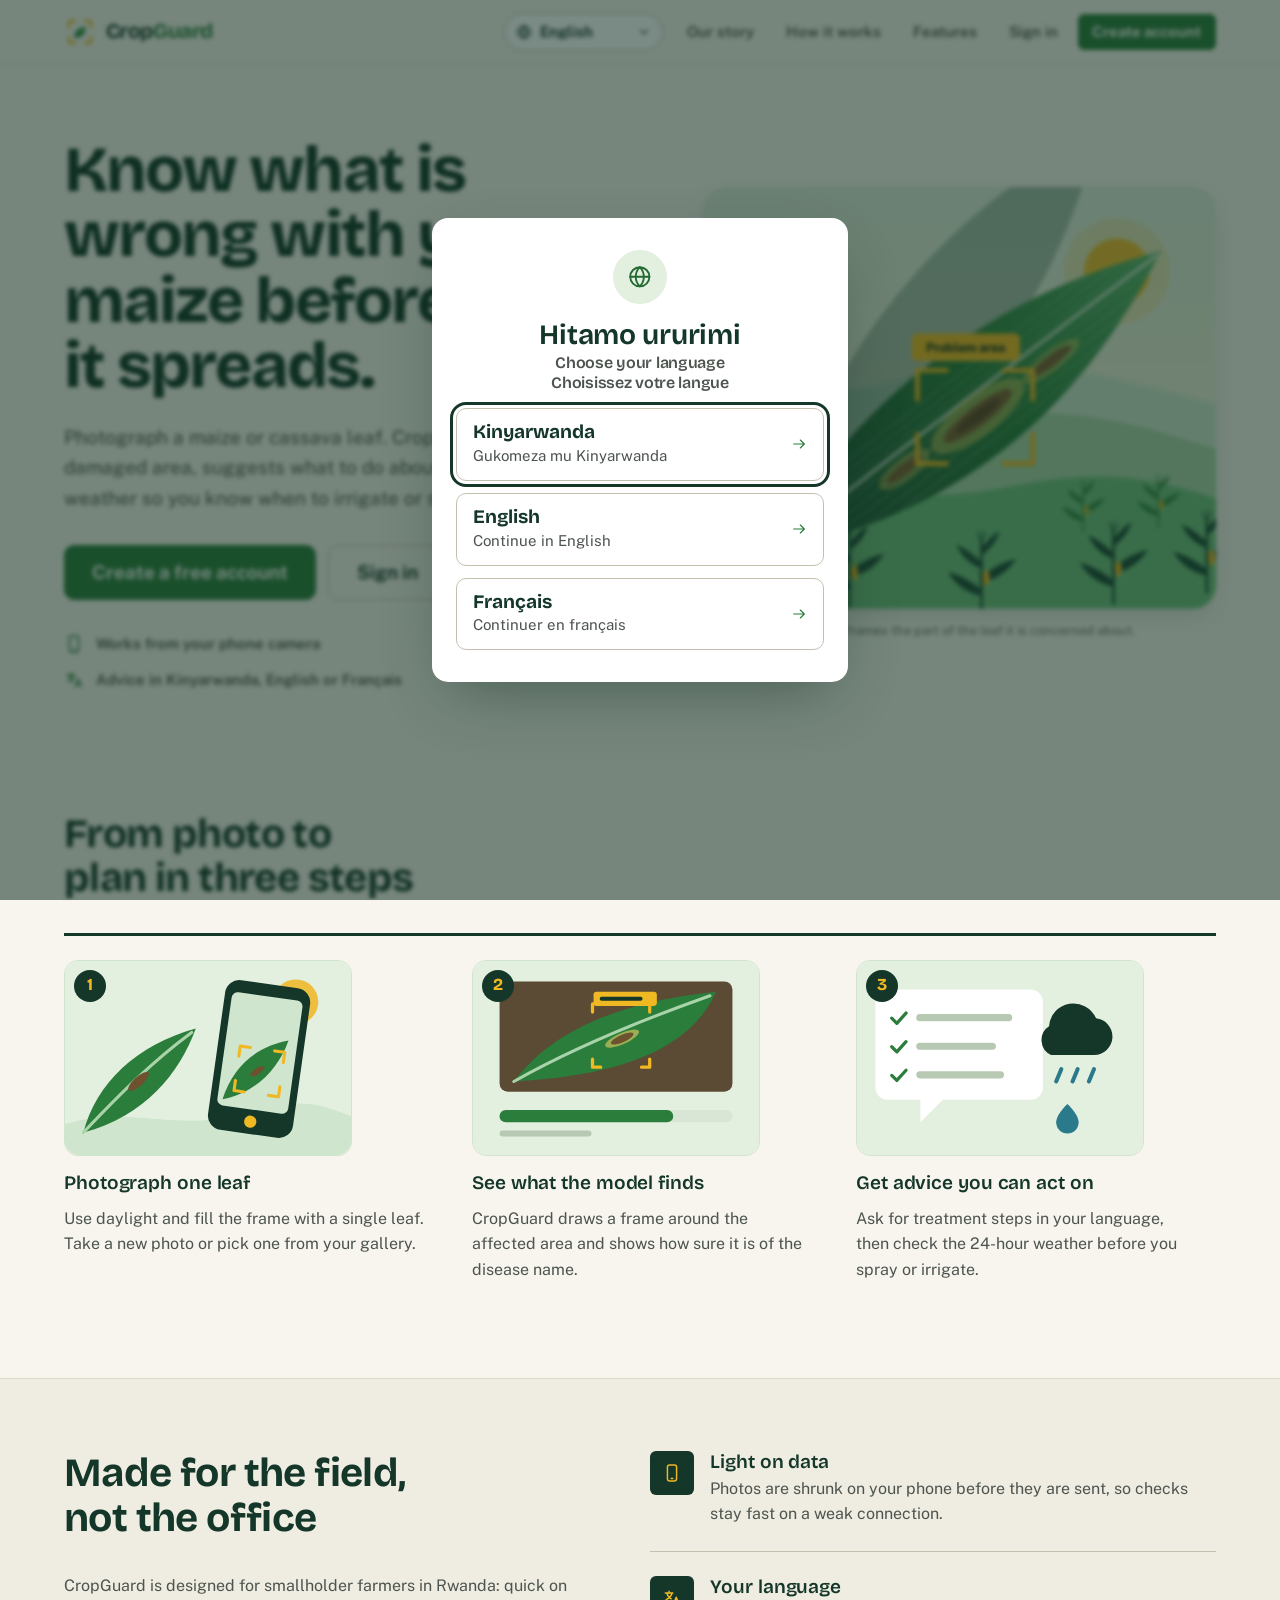
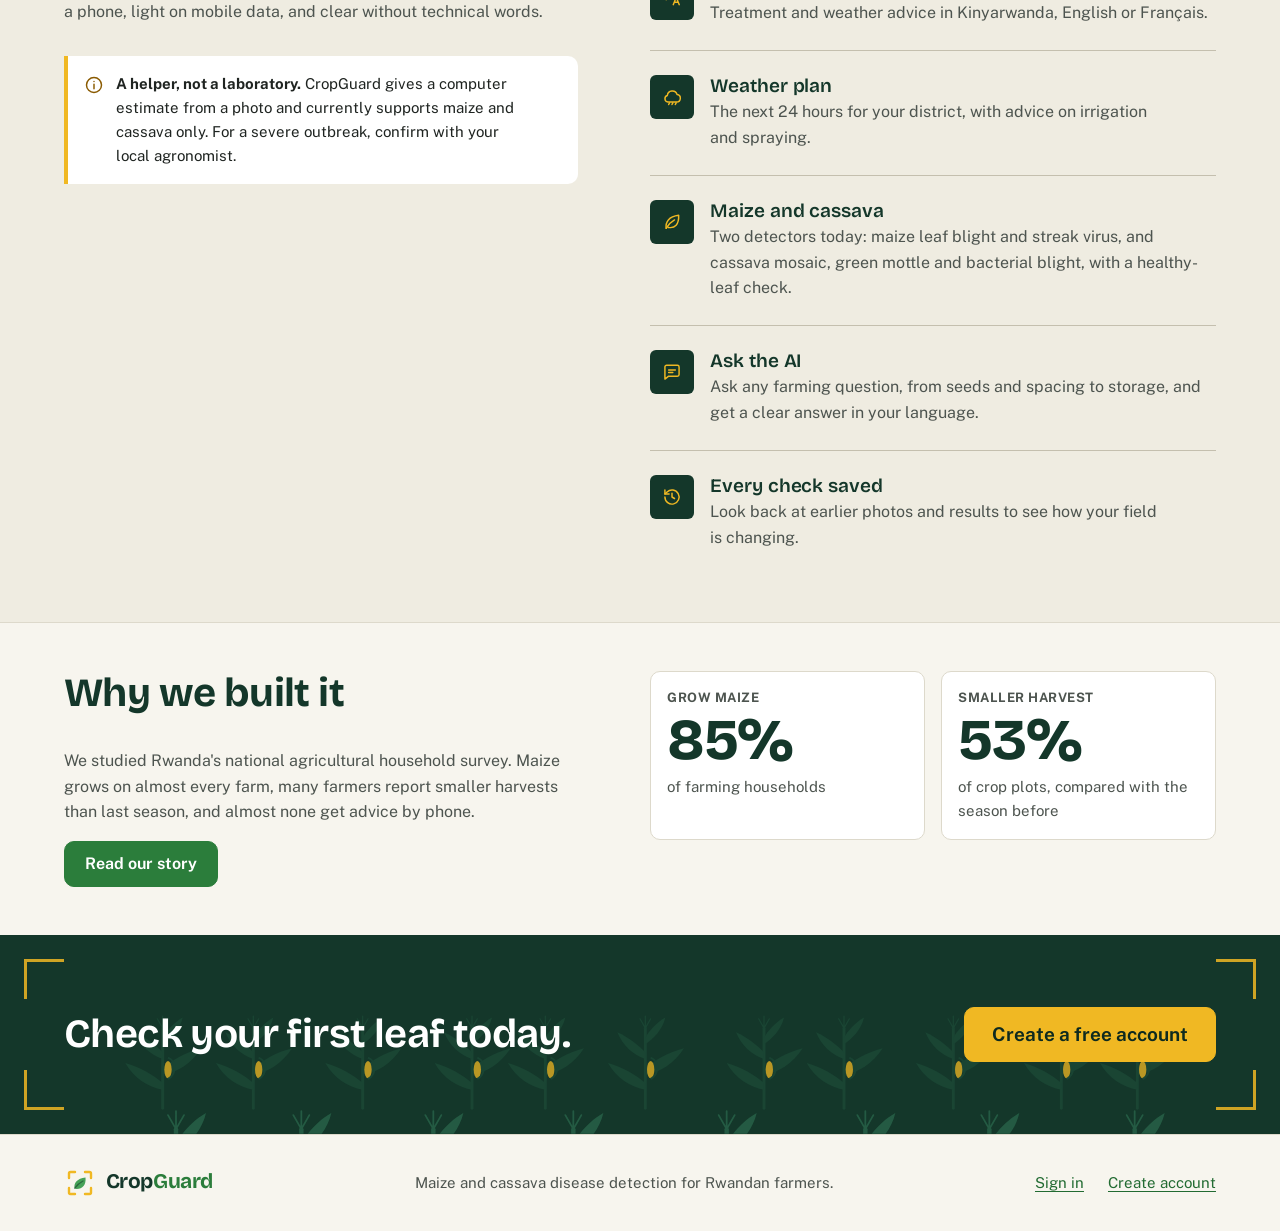
==== commit eeb9ef11: "new things suchas cassava diseases detector" ====
--- a/frontend/index.html
+++ b/frontend/index.html
@@ -4,8 +4,8 @@
   <meta charset="utf-8">
   <meta name="viewport" content="width=device-width, initial-scale=1, viewport-fit=cover">
   <meta name="theme-color" content="#14372a">
-  <meta name="description" content="Photograph a maize leaf, see what is wrong, and get treatment and weather advice in Kinyarwanda, English or French.">
-  <title>CropGuard · Maize disease detection for Rwandan farmers</title>
+  <meta name="description" content="Photograph a maize or cassava leaf, see what is wrong, and get treatment and weather advice in Kinyarwanda, English or French.">
+  <title>CropGuard · Maize and cassava disease detection for Rwandan farmers</title>
   <script>try{var l=localStorage.getItem("cropguard.lang");if(l&&l!=="en"){document.documentElement.classList.add("i18n-pending");setTimeout(function(){document.documentElement.classList.remove("i18n-pending")},2500)}}catch(e){}</script>
   <style>.i18n-pending body{visibility:hidden}</style>
   <script>
@@ -31,6 +31,7 @@
   <link rel="stylesheet" href="css/layout.css">
   <link rel="stylesheet" href="css/components.css">
   <link rel="stylesheet" href="css/pages.css">
+  <link rel="stylesheet" href="css/story.css">
 </head>
 <body class="public" data-page="home">
   <a class="skip-link" href="#main">Skip to main content</a>
@@ -40,7 +41,7 @@
       <div class="container hero-grid">
         <div class="hero-copy">
           <h1>Know what is wrong with your maize before it spreads.</h1>
-          <p class="lead">Photograph a maize leaf. CropGuard marks the damaged area, suggests what to do about it, and checks the weather so you know when to irrigate or spray.</p>
+          <p class="lead">Photograph a maize or cassava leaf. CropGuard marks the damaged area, suggests what to do about it, and checks the weather so you know when to irrigate or spray.</p>
           <div class="row hero-cta">
             <a class="btn btn--lg" id="cta-primary" href="register.html">Create a free account</a>
             <a class="btn btn--lg btn--secondary" id="cta-secondary" href="login.html">Sign in</a>
@@ -104,18 +105,34 @@
       <div class="container split">
         <div>
           <h2 id="feat-title" class="section-heading">Made for the field, not the office</h2>
-          <p class="muted">CropGuard is designed for smallholder maize farmers in Rwanda: quick on a phone, light on mobile data, and clear without technical words.</p>
+          <p class="muted">CropGuard is designed for smallholder farmers in Rwanda: quick on a phone, light on mobile data, and clear without technical words.</p>
           <div class="note">
             <svg class="icon" aria-hidden="true"><use href="#i-info"/></svg>
-            <p><strong>A helper, not a laboratory.</strong> CropGuard gives a computer estimate from a photo and currently supports maize only. For a severe outbreak, confirm with your local agronomist.</p>
+            <p><strong>A helper, not a laboratory.</strong> CropGuard gives a computer estimate from a photo and currently supports maize and cassava only. For a severe outbreak, confirm with your local agronomist.</p>
           </div>
         </div>
         <ul class="feature-list">
           <li><span class="feat-icon"><svg class="icon" aria-hidden="true"><use href="#i-phone"/></svg></span><div><h3>Light on data</h3><p>Photos are shrunk on your phone before they are sent, so checks stay fast on a weak connection.</p></div></li>
           <li><span class="feat-icon"><svg class="icon" aria-hidden="true"><use href="#i-language"/></svg></span><div><h3>Your language</h3><p>Treatment and weather advice in Kinyarwanda, English or Français.</p></div></li>
           <li><span class="feat-icon"><svg class="icon" aria-hidden="true"><use href="#i-cloud"/></svg></span><div><h3>Weather plan</h3><p>The next 24 hours for your district, with advice on irrigation and spraying.</p></div></li>
+          <li><span class="feat-icon"><svg class="icon" aria-hidden="true"><use href="#i-leaf"/></svg></span><div><h3>Maize and cassava</h3><p>Two detectors today: maize leaf blight and streak virus, and cassava mosaic, green mottle and bacterial blight, with a healthy-leaf check.</p></div></li>
+          <li><span class="feat-icon"><svg class="icon" aria-hidden="true"><use href="#i-message"/></svg></span><div><h3>Ask the AI</h3><p>Ask any farming question, from seeds and spacing to storage, and get a clear answer in your language.</p></div></li>
           <li><span class="feat-icon"><svg class="icon" aria-hidden="true"><use href="#i-history"/></svg></span><div><h3>Every check saved</h3><p>Look back at earlier photos and results to see how your field is changing.</p></div></li>
         </ul>
+      </div>
+    </section>
+
+    <section class="section story-teaser reveal" aria-labelledby="story-title">
+      <div class="container split">
+        <div>
+          <h2 id="story-title" class="section-heading">Why we built it</h2>
+          <p class="muted">We studied Rwanda's national agricultural household survey. Maize grows on almost every farm, many farmers report smaller harvests than last season, and almost none get advice by phone.</p>
+          <a class="btn" href="story.html">Read our story</a>
+        </div>
+        <dl class="big-stats big-stats--compact">
+          <div><dt>Grow maize</dt><dd><span data-bind="maize.share" data-fmt="pct"></span><small>of farming households</small></dd></div>
+          <div><dt>Smaller harvest</dt><dd><span data-bind="production_change.all.down" data-fmt="pct"></span><small>of crop plots, compared with the season before</small></dd></div>
+        </dl>
       </div>
     </section>
 
--- a/frontend/css/tokens.css
+++ b/frontend/css/tokens.css
@@ -43,6 +43,7 @@
   --danger:    #a8281f;  --danger-bg:#fbe8e5;
   --info:      #1f5f72;  --info-bg:  #e1f0f4;
   --rain:      #2b7a8c;
+  --cassava:   #b7791f;     /* cassava in charts */
 
   /* --- type --------------------------------------------------------- */
   --font-display: "Bricolage Grotesque", "Segoe UI", system-ui, sans-serif;
--- a/frontend/css/pages.css
+++ b/frontend/css/pages.css
@@ -234,3 +234,53 @@
 .boot-warning { position: fixed; z-index: 200; inset: 0 0 auto 0; padding: 1rem 1.25rem; background: #fbf0d6; color: #5c3b00; border-bottom: 3px solid #f0b823; font: 600 0.95rem/1.5 system-ui, sans-serif; }
 .boot-warning code { background: rgba(0,0,0,.08); padding: 0.1rem 0.35rem; border-radius: 4px; font-size: 0.9em; }
 .boot-warning p { margin: 0.25rem 0 0; font-weight: 400; max-width: 70ch; }
+
+/* ===================== advice language tabs ===================== */
+.advice-card-head { display: flex; flex-wrap: wrap; align-items: center; justify-content: space-between; gap: var(--sp-3); margin-bottom: var(--sp-3); }
+.advice-card-head h2 { margin: 0; }
+.segmented--dark { background: rgba(255, 255, 255, 0.12); border: 0; }
+.segmented--dark span { color: rgba(255, 255, 255, 0.82); }
+.segmented--dark input:checked + span { background: #fff; color: var(--forest-900); }
+.segmented--dark input:focus-visible + span { outline-color: var(--kernel); }
+
+/* ===================== crop picker ===================== */
+.crop-picker { border: 0; padding: 0; margin: 0 0 var(--sp-5); }
+.crop-picker legend { padding: 0; margin-bottom: 0.4rem; }
+.crop-picker .hint { margin: 0.5rem 0 0; }
+.segmented input:disabled + span { cursor: not-allowed; opacity: 0.65; }
+.soon { font-style: normal; font-size: var(--fs-xs); font-weight: 700; background: var(--kernel); color: var(--forest-950); padding: 0.1rem 0.45rem; border-radius: var(--r-pill); margin-left: 0.3rem; }
+.avatar--link { text-decoration: none; width: 2.2rem; height: 2.2rem; font-size: 0.95rem; }
+.topbar .avatar--link[aria-current="page"] { outline: 2px solid var(--kernel); outline-offset: 2px; }
+
+/* ===================== assistant chat ===================== */
+.chat { display: flex; flex-direction: column; overflow: hidden; }
+.chat-lang { gap: 0.25rem; }
+.chat-log { height: min(62dvh, 40rem); min-height: 22rem; overflow-y: auto; padding: var(--sp-5); display: flex; flex-direction: column; gap: var(--sp-4); scroll-behavior: smooth; background: var(--paper); }
+@media (max-width: 47.99rem) { .chat-log { height: calc(100dvh - var(--topbar-h) - var(--tabbar-h) - 17rem); min-height: 16rem; padding: var(--sp-4); } }
+.chat-welcome { margin: auto; text-align: center; max-width: 36rem; display: grid; justify-items: center; gap: var(--sp-2); }
+.chat-welcome h2 { margin: 0; }
+.chat-welcome p { margin: 0 0 var(--sp-3); }
+.chat-welcome-icon { display: grid; place-items: center; width: 3.4rem; height: 3.4rem; border-radius: 50%; background: var(--leaf-100); color: var(--leaf-700); }
+.chips { display: flex; flex-wrap: wrap; gap: var(--sp-2); justify-content: center; }
+.chip { font: 600 var(--fs-sm)/1.3 var(--font-body); text-align: left; padding: 0.6rem 0.95rem; border-radius: var(--r-pill); border: 1.5px solid var(--line-strong); background: var(--surface); color: var(--forest-900); transition: border-color var(--t-fast), background var(--t-fast), transform var(--t-fast); }
+.chip:hover { border-color: var(--leaf-600); background: var(--leaf-50); }
+.chip:active { transform: scale(0.98); }
+
+.msg { display: flex; gap: var(--sp-3); max-width: min(100%, 44rem); animation: toast-in var(--t-med) var(--ease); }
+.msg--user { align-self: flex-end; }
+.msg--user .msg-body { background: var(--leaf-600); color: #fff; border-radius: 16px 16px 4px 16px; padding: 0.7rem 1rem; overflow-wrap: anywhere; }
+.msg--assistant { align-self: flex-start; }
+.msg--assistant .msg-body { background: var(--surface); border: 1px solid var(--line); border-radius: 16px 16px 16px 4px; padding: 0.8rem 1rem; min-width: 0; }
+.msg--assistant .msg-body > :last-child { margin-bottom: 0; }
+.msg-avatar { display: grid; place-items: center; flex: none; width: 2rem; height: 2rem; border-radius: 50%; background: var(--forest-900); color: var(--kernel); margin-top: 0.15rem; }
+.dots { display: inline-flex; gap: 5px; padding: 0.35rem 0; }
+.dots i { width: 7px; height: 7px; border-radius: 50%; background: var(--leaf-600); animation: bounce 1.2s infinite ease-in-out; }
+.dots i:nth-child(2) { animation-delay: 0.15s; } .dots i:nth-child(3) { animation-delay: 0.3s; }
+@keyframes bounce { 0%, 60%, 100% { transform: translateY(0); opacity: 0.45; } 30% { transform: translateY(-5px); opacity: 1; } }
+.msg-error { align-self: stretch; }
+
+.chat-form { display: flex; gap: var(--sp-3); align-items: flex-end; padding: var(--sp-3) var(--sp-4); border-top: 1px solid var(--line); background: var(--surface); }
+.chat-form textarea { resize: none; min-height: 3rem; max-height: 9rem; line-height: 1.45; padding-block: 0.7rem; }
+.chat-send { width: 3rem; padding: 0; flex: none; }
+.chat-foot { display: flex; flex-wrap: wrap; align-items: center; justify-content: space-between; gap: var(--sp-3); padding: var(--sp-3) var(--sp-4); background: var(--surface); border-top: 1px solid var(--line); }
+.chat-note { margin: 0; font-size: var(--fs-xs); color: var(--ink-faint); max-width: 52ch; }
--- a/frontend/css/story.css
+++ b/frontend/css/story.css
@@ -0,0 +1,110 @@
+/* ===================== "Our story" page ===================== */
+.story-hero { padding-block: var(--sp-8) var(--sp-7); background: linear-gradient(180deg, var(--leaf-50), var(--paper)); border-bottom: 1px solid var(--line); }
+.kicker { display: inline-block; margin: 0 0 var(--sp-4); padding: 0.25rem 0.75rem; border-radius: var(--r-pill); background: var(--forest-900); color: var(--kernel); font-size: var(--fs-xs); font-weight: 700; letter-spacing: 0.04em; text-transform: uppercase; }
+.story-hero h1 { font-size: clamp(2rem, 1.3rem + 3.2vw, 3.6rem); font-weight: 750; letter-spacing: -0.03em; line-height: 1.04; max-width: 20ch; margin-bottom: var(--sp-5); }
+.story-hero .lead { font-size: var(--fs-lg); color: var(--ink-soft); max-width: 46rem; margin-bottom: var(--sp-6); }
+.big-stats { display: grid; gap: 0; margin: 0 0 var(--sp-4); grid-template-columns: repeat(auto-fit, minmax(13rem, 1fr)); border-top: 3px solid var(--forest-900); }
+.big-stats > div { padding: var(--sp-4) var(--sp-5) var(--sp-4) 0; }
+.big-stats dt { font-size: var(--fs-xs); font-weight: 700; color: var(--ink-soft); text-transform: uppercase; letter-spacing: 0.04em; }
+.big-stats dd { margin: 0.2rem 0 0; }
+.big-stats dd span { display: block; font: 750 clamp(2.6rem, 2rem + 2.4vw, 3.6rem)/1 var(--font-display); letter-spacing: -0.03em; color: var(--forest-900); }
+.big-stats dd small { display: block; margin-top: 0.35rem; color: var(--ink-soft); font-size: var(--fs-sm); max-width: 18rem; }
+.source-line { margin: 0; color: var(--ink-faint); font-size: var(--fs-sm); }
+.source-line strong { color: var(--ink); }
+
+.chapter { padding-block: var(--sp-8); border-bottom: 1px solid var(--line); }
+.chapter-grid { display: grid; gap: var(--sp-6); }
+@media (min-width: 62rem) { .chapter-grid { grid-template-columns: minmax(0, 5fr) minmax(0, 7fr); gap: var(--sp-8); align-items: start; } .chapter-text { position: sticky; top: 6rem; } }
+.chapter-label { display: flex; align-items: center; gap: var(--sp-3); margin: 0 0 var(--sp-3); font-size: var(--fs-sm); font-weight: 700; color: var(--leaf-700); text-transform: uppercase; letter-spacing: 0.04em; }
+.chapter-no { display: grid; place-items: center; width: 1.9rem; height: 1.9rem; border-radius: 50%; background: var(--forest-900); color: var(--kernel); font: 700 0.95rem/1 var(--font-display); letter-spacing: 0; }
+.chapter h2 { font-size: clamp(1.6rem, 1.2rem + 1.6vw, 2.35rem); font-weight: 700; letter-spacing: -0.025em; max-width: 18ch; }
+.chapter-text p { color: var(--ink-soft); }
+.so-what { display: flex; gap: var(--sp-3); align-items: flex-start; margin-top: var(--sp-5); padding: var(--sp-3) var(--sp-4); background: var(--surface); border-left: 4px solid var(--kernel); border-radius: 0 var(--r-md) var(--r-md) 0; color: var(--ink) !important; font-weight: 600; font-size: var(--fs-sm); }
+.so-what .icon { color: var(--leaf-600); margin-top: 0.15rem; }
+.so-what--warn { border-left-color: var(--warn); }
+.so-what--warn .icon { color: var(--warn); }
+.chapter-viz { display: grid; gap: var(--sp-6); min-width: 0; }
+
+.viz { margin: 0; padding: var(--sp-5); background: var(--surface); border: 1px solid var(--line); border-radius: var(--r-md); min-width: 0; }
+.viz figcaption { margin-bottom: var(--sp-4); font: 650 var(--fs-md)/1.3 var(--font-display); color: var(--forest-900); }
+.viz-note { margin: var(--sp-4) 0 0; font-size: var(--fs-xs); color: var(--ink-faint); max-width: 60ch; }
+
+/* horizontal bars */
+.bars { list-style: none; display: grid; gap: var(--sp-3); }
+.bar-row { display: grid; grid-template-columns: minmax(7rem, 11rem) 1fr 3.4rem; align-items: center; gap: var(--sp-3); font-size: var(--fs-sm); }
+.bar-label { font-weight: 600; line-height: 1.25; }
+.bar-track { height: 0.9rem; border-radius: var(--r-pill); background: var(--sand-100); overflow: hidden; }
+.bar-fill { display: block; height: 100%; width: 0; background: var(--c); border-radius: inherit; transition: width 900ms var(--ease); }
+.in-view .bar-fill { width: calc(var(--v) * 1%); }
+.bar-val { font-weight: 700; text-align: right; font-variant-numeric: tabular-nums; }
+@media (max-width: 36rem) { .bar-row { grid-template-columns: 1fr 3.4rem; } .bar-row .bar-label { grid-column: 1 / -1; } }
+.bars--pairs { gap: var(--sp-4); }
+.pair-row { display: grid; grid-template-columns: minmax(5rem, 7rem) 1fr; gap: var(--sp-3); align-items: center; font-size: var(--fs-sm); }
+.pair-bars { display: grid; gap: 5px; }
+.bar-row--thin { grid-template-columns: 1fr 3.2rem; }
+.bar-row--thin .bar-track { height: 0.7rem; }
+.bar-row--thin .bar-val { font-size: var(--fs-xs); }
+
+.legend-list { list-style: none; display: flex; flex-wrap: wrap; gap: var(--sp-2) var(--sp-4); margin: 0 0 var(--sp-4); font-size: var(--fs-xs); font-weight: 600; color: var(--ink-soft); }
+.legend-list li { display: inline-flex; align-items: center; gap: 0.4rem; }
+.legend-list li::before { content: ""; width: 0.8rem; height: 0.8rem; border-radius: 3px; background: var(--c); flex: none; }
+.legend-list--stack { display: grid; gap: var(--sp-2); margin: var(--sp-5) 0 0; font-size: var(--fs-sm); }
+.legend-list--stack li { display: grid; grid-template-columns: auto 1fr auto; }
+.legend-list--stack b { color: var(--ink); font-variant-numeric: tabular-nums; }
+#legend-change { margin: var(--sp-4) 0 0; }
+
+/* stacked bars */
+.stacks { display: grid; gap: var(--sp-5); }
+.stack-label { margin: 0 0 0.35rem; font-weight: 700; font-size: var(--fs-sm); }
+.stackbar { display: flex; height: 2.1rem; border-radius: var(--r-sm); overflow: hidden; background: var(--sand-100); gap: 2px; }
+.stackbar .seg { flex: 0 0 auto; width: 0; background: var(--c); display: grid; place-items: center; color: #fff; font-size: var(--fs-xs); transition: width 900ms var(--ease); overflow: hidden; }
+.stackbar .seg b { font-weight: 700; white-space: nowrap; }
+.in-view .stackbar .seg { width: calc(var(--v) * 1% - 2px); }
+.stackbar .seg[style*="#cfc9b6"], .stackbar .seg[style*="#b9b29b"] { color: var(--ink); }
+.stack-values { display: flex; flex-wrap: wrap; gap: 0.2rem var(--sp-4); margin: 0.45rem 0 0; font-size: var(--fs-xs); color: var(--ink-soft); }
+.stack-values > span { display: inline-flex; align-items: center; gap: 0.35rem; }
+.stack-values i { width: 0.65rem; height: 0.65rem; border-radius: 2px; background: var(--c); }
+.stack-values b { color: var(--ink); }
+
+/* 100-plot waffle */
+.waffle { display: grid; grid-template-columns: repeat(10, 1fr); gap: 4px; max-width: 24rem; }
+.waffle i { aspect-ratio: 1; border-radius: 3px; background: var(--c); opacity: 0; transform: scale(0.6); transition: opacity 400ms, transform 400ms var(--ease); }
+.in-view .waffle i { opacity: 1; transform: none; }
+
+/* head-to-head columns */
+.compare { display: flex; gap: var(--sp-6); align-items: flex-end; flex-wrap: wrap; }
+.col { display: grid; justify-items: center; gap: 0.4rem; width: 6.5rem; }
+.col-bar { display: flex; align-items: flex-end; width: 100%; height: 11rem; background: var(--sand-100); border-radius: var(--r-sm); overflow: hidden; }
+.col-fill { display: block; width: 100%; height: 0; background: var(--c); transition: height 900ms var(--ease); }
+.in-view .col-fill { height: calc(var(--v) * 1%); }
+.col-val { font: 700 var(--fs-lg)/1.1 var(--font-display); order: -1; }
+.col-label { font-size: var(--fs-xs); font-weight: 600; text-align: center; color: var(--ink-soft); }
+.compare-gain { margin: 0; padding-bottom: 1.8rem; }
+
+/* big numbers */
+.big { display: flex; align-items: baseline; flex-wrap: wrap; gap: 0.2rem var(--sp-3); margin: 0; }
+.big strong { font: 750 clamp(2.4rem, 2rem + 1.6vw, 3.2rem)/1 var(--font-display); letter-spacing: -0.03em; color: var(--danger); }
+.big--good strong { color: var(--leaf-700); }
+.big--alert strong { color: var(--danger); font-size: clamp(3rem, 2.4rem + 3vw, 4.5rem); }
+.big span { color: var(--ink-soft); font-size: var(--fs-sm); font-weight: 600; max-width: 16rem; }
+.big-pair { display: flex; flex-wrap: wrap; gap: var(--sp-5) var(--sp-7); padding: var(--sp-5); background: var(--surface); border: 1px solid var(--line); border-radius: var(--r-md); }
+
+/* what we built */
+.chapter--build { background: var(--sand-100); }
+.build-list { list-style: none; display: grid; gap: 0; margin: var(--sp-5) 0 var(--sp-6); max-width: 46rem; }
+.build-list li { display: flex; gap: var(--sp-4); padding-block: var(--sp-4); border-bottom: 1px solid var(--line-strong); }
+.build-list h3 { margin: 0 0 0.2rem; display: flex; flex-wrap: wrap; align-items: center; gap: var(--sp-2); }
+.build-list p { margin: 0; color: var(--ink-soft); }
+.next-title { margin-top: var(--sp-6); }
+.next-list { display: grid; gap: var(--sp-3); padding-left: 1.2rem; max-width: 46rem; color: var(--ink-soft); }
+.notes { padding-block: var(--sp-7); }
+.notes-grid { display: grid; gap: var(--sp-4); }
+@media (min-width: 62rem) { .notes-grid { grid-template-columns: 5fr 7fr; gap: var(--sp-8); } }
+.notes h2 { font-size: var(--fs-xl); }
+.notes ul { display: grid; gap: var(--sp-3); padding-left: 1.2rem; color: var(--ink-soft); font-size: var(--fs-sm); max-width: 62ch; }
+.notes code { background: var(--sand-100); padding: 0.1rem 0.4rem; border-radius: 4px; font-size: 0.9em; }
+.public .site-footer { margin-top: 0; }
+
+.big-stats--compact { border-top: 0; grid-template-columns: 1fr 1fr; gap: var(--sp-4); }
+.big-stats--compact > div { padding: var(--sp-4); background: var(--surface); border: 1px solid var(--line); border-radius: var(--r-md); }
+.story-teaser { padding-block: var(--sp-7); }
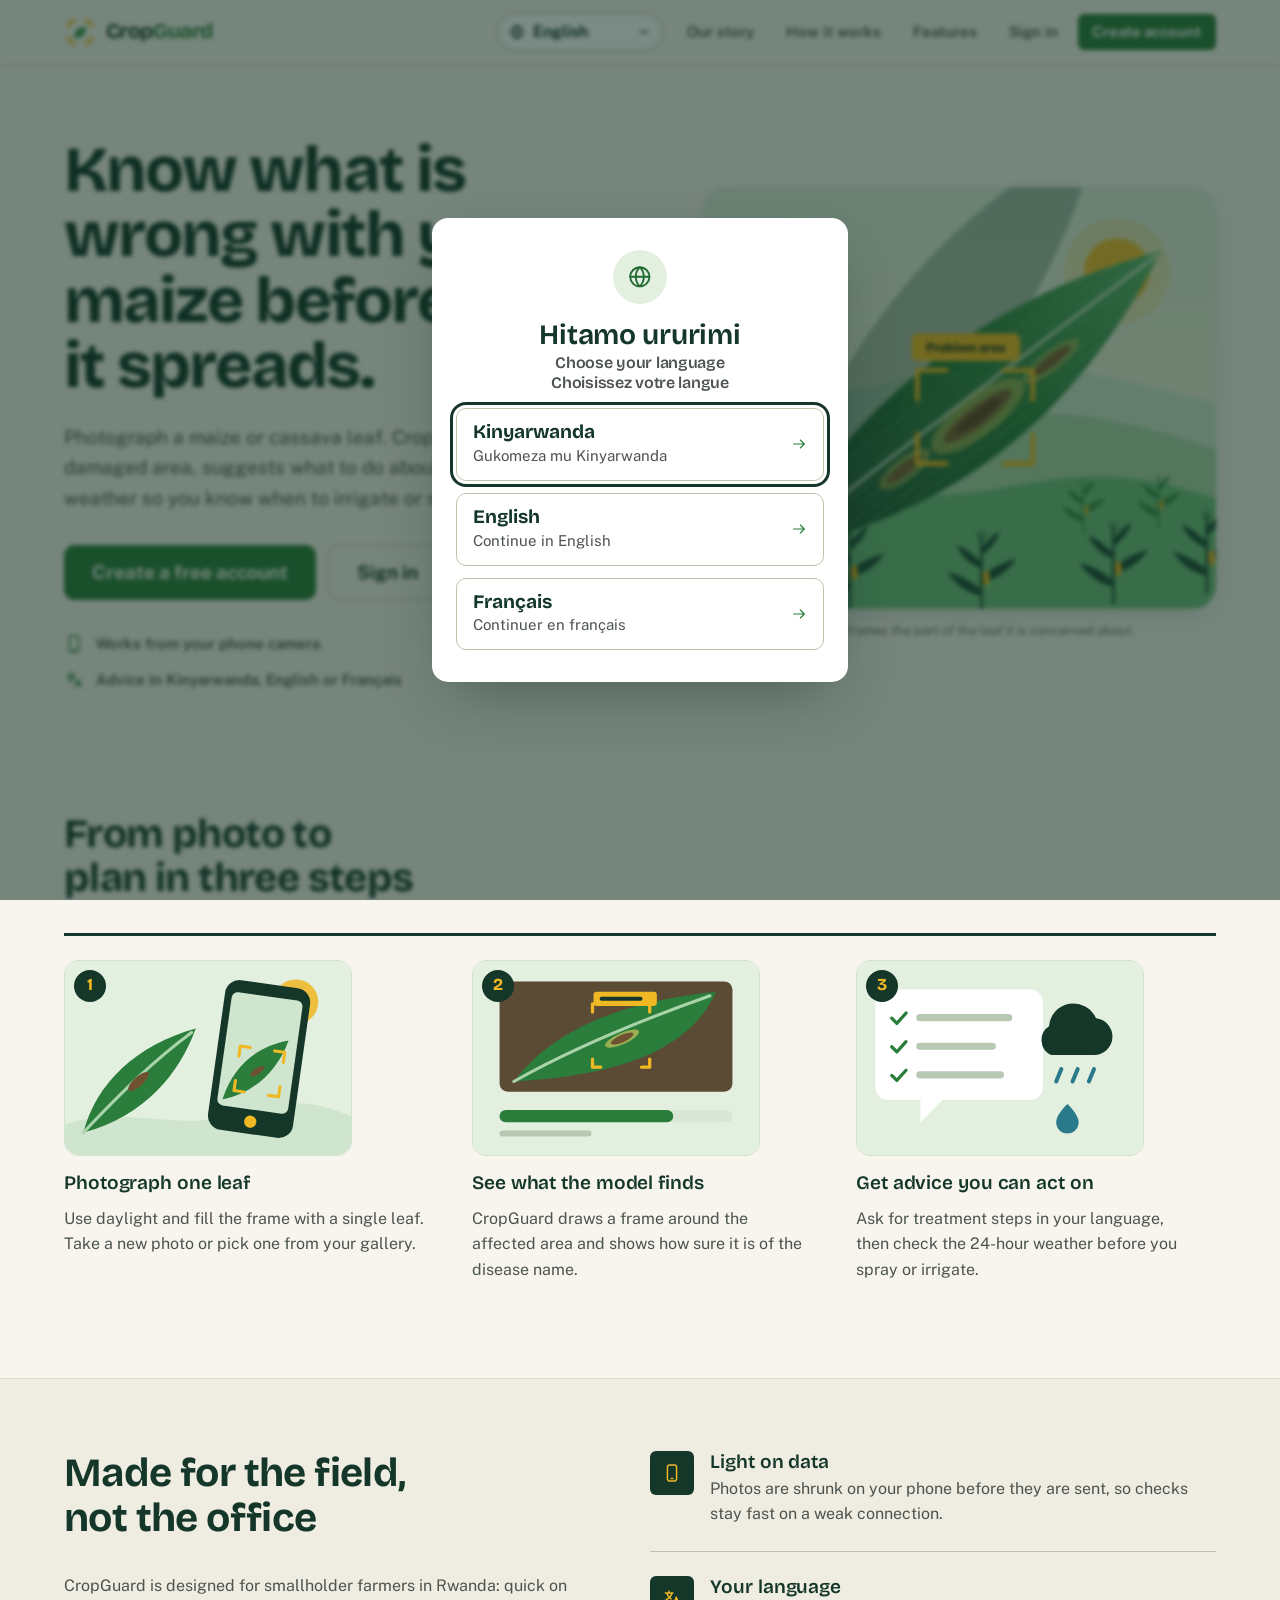
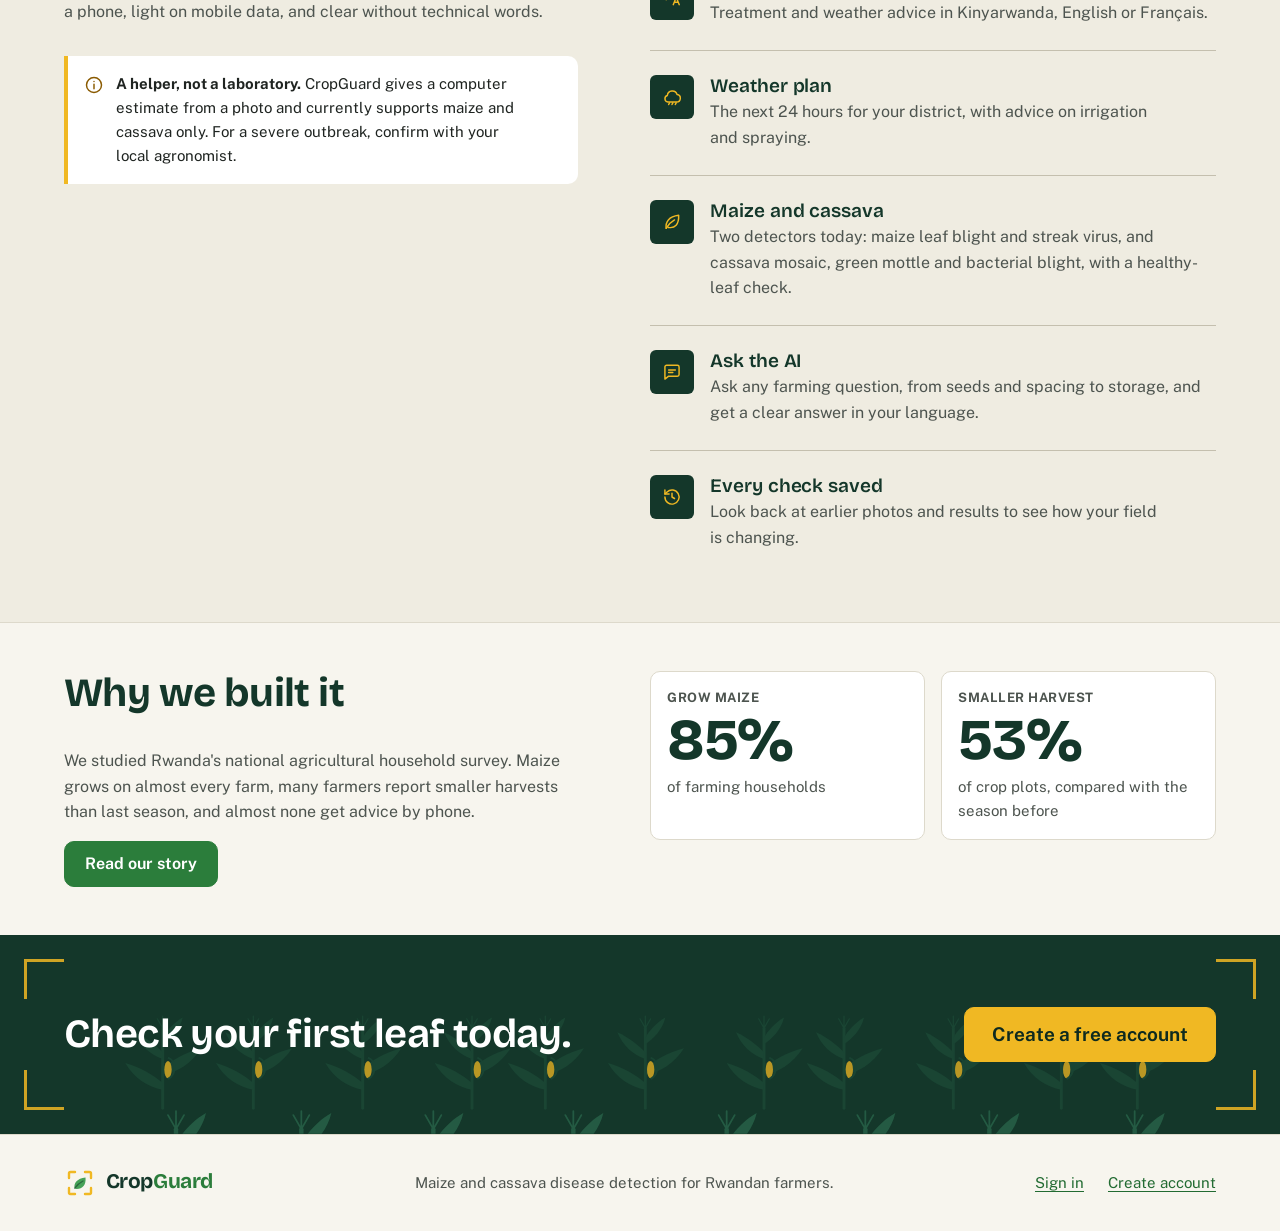
==== commit 3e02c2df: "th ecommit of the various devices compatibility" ====
--- a/frontend/index.html
+++ b/frontend/index.html
@@ -32,6 +32,7 @@
   <link rel="stylesheet" href="css/components.css">
   <link rel="stylesheet" href="css/pages.css">
   <link rel="stylesheet" href="css/story.css">
+  <link rel="stylesheet" href="css/polish.css">
 </head>
 <body class="public" data-page="home">
   <a class="skip-link" href="#main">Skip to main content</a>
--- a/frontend/css/layout.css
+++ b/frontend/css/layout.css
@@ -60,8 +60,10 @@
   .topbar, .tabbar { display: none; }
   .sidebar {
     display: flex; flex-direction: column; position: fixed; inset: 0 auto 0 0; width: var(--sidebar-w); z-index: 20;
-    overflow-y: auto; background: var(--forest-900); color: #fff; padding: var(--sp-5) var(--sp-4);
+    height: 100vh; height: 100dvh; overflow-x: hidden; overflow-y: auto; overscroll-behavior: contain; scrollbar-width: thin; scrollbar-color: rgba(255, 255, 255, 0.25) transparent;
+    background: var(--forest-900); color: #fff; padding: var(--sp-5) var(--sp-4);
   }
+  .sidebar > * { min-width: 0; }
   .sidebar .brand { padding: 0 var(--sp-3) var(--sp-5); }
   .side-nav { display: grid; gap: 2px; }
   .side-nav a {
@@ -75,10 +77,15 @@
   .side-nav a[aria-current="page"] { background: var(--forest-800); color: #fff; }
   .side-nav a[aria-current="page"]::before { content: ""; position: absolute; left: -0.5rem; top: 0.55rem; bottom: 0.55rem; width: 4px; border-radius: 0 4px 4px 0; background: var(--kernel); }
   .side-cta { margin: 0 0 var(--sp-5); }
-  .side-foot { margin-top: auto; border-top: 1px solid rgba(255, 255, 255, 0.14); padding-top: var(--sp-4); display: grid; gap: var(--sp-3); }
+  .side-foot { margin-top: auto; border-top: 1px solid rgba(255, 255, 255, 0.14); padding-top: var(--sp-4); display: grid; grid-template-columns: minmax(0, 1fr); gap: var(--sp-3); min-width: 0; }
   .side-user { display: flex; align-items: center; gap: var(--sp-3); padding: var(--sp-2) var(--sp-3); border-radius: var(--r-sm); text-decoration: none; color: #fff; }
   .side-user:hover { background: var(--forest-800); color: #fff; }
+  .side-user { min-width: 0; }
   .side-user .avatar { width: 2.2rem; height: 2.2rem; }
+  .side-user > span:last-child { min-width: 0; flex: 1; }
+  .side-user [data-username] { display: block; overflow: hidden; text-overflow: ellipsis; white-space: nowrap; }
+  .side-user small { white-space: nowrap; overflow: hidden; text-overflow: ellipsis; }
+  .side-foot .btn { width: 100%; }
   .side-user small { display: block; color: rgba(255, 255, 255, 0.65); font-size: var(--fs-xs); }
   .app-main { padding: var(--sp-7) var(--sp-7) var(--sp-8); }
 }
--- a/frontend/css/pages.css
+++ b/frontend/css/pages.css
@@ -140,6 +140,11 @@
 .conf-line strong { font: 700 1.75rem/1 var(--font-display); color: var(--forest-900); }
 .also { list-style: none; display: grid; gap: 0.3rem; font-size: var(--fs-sm); }
 .also li { display: flex; justify-content: space-between; gap: var(--sp-3); }
+.verify { display: grid; gap: var(--sp-2); justify-items: start; margin-top: var(--sp-4); padding: var(--sp-3) var(--sp-4); background: var(--sand-100); border-radius: var(--r-md); }
+.verify > * { margin: 0; }
+.verify h3 { font-size: var(--fs-xs); font-weight: 600; letter-spacing: 0.04em; text-transform: uppercase; color: var(--ink-soft); }
+.verify .verify-sees { font-size: var(--fs-sm); }
+.verify .verify-why { font-size: var(--fs-sm); color: var(--ink-soft); }
 .disclaimer { display: flex; gap: var(--sp-2); font-size: var(--fs-xs); color: var(--ink-soft); background: var(--sand-100); padding: var(--sp-3); border-radius: var(--r-sm); margin: var(--sp-4) 0 0; }
 .disclaimer .icon { margin-top: 0.1rem; color: var(--warn); }
 .advice { display: grid; gap: var(--sp-3); padding-top: var(--sp-5); border-top: 1px solid var(--line); }
--- a/frontend/css/polish.css
+++ b/frontend/css/polish.css
@@ -0,0 +1,58 @@
+/* =====================================================================
+   CropGuard final polish: nothing scrolls sideways, everything fits phones.
+   Loaded last on every page.
+   ===================================================================== */
+
+/* never let the page itself wobble left and right (clip does not break sticky headers) */
+html, body { max-width: 100%; overflow-x: clip; }
+body { -webkit-tap-highlight-color: transparent; }
+a, button, select, summary, label, input[type="checkbox"], input[type="radio"] { touch-action: manipulation; }
+
+/* long emails, usernames, disease names and URLs wrap instead of pushing the layout wider */
+h1, h2, h3, h4, p, li, dd, td, th, label, small, .badge, .toast, .page-head > div { overflow-wrap: anywhere; }
+.page-head > div, .section-title > *, .row > *, .toolbar .field, .check-card, .panel { min-width: 0; }
+
+/* iOS Safari zooms into inputs under 16px */
+.input, .select, textarea, .lang-switch select { font-size: max(1rem, 16px); }
+
+/* ---------- phones ---------- */
+@media (max-width: 47.99rem) {
+  .app-main { padding-inline: 1rem; }
+  .page-head { margin-bottom: var(--sp-5); }
+  .page-head h1 { font-size: clamp(1.6rem, 7vw, 2.1rem); }
+  .page-head .btn { width: 100%; }
+
+  /* history filters: two tidy columns, count under them */
+  .toolbar { display: grid; grid-template-columns: 1fr 1fr; gap: var(--sp-3); align-items: end; }
+  .toolbar .field { min-width: 0; }
+  .toolbar .select { width: 100%; }
+  .toolbar-count { grid-column: 1 / -1; margin: 0; }
+
+  .check-grid { grid-template-columns: 1fr; }
+  .stepper { gap: var(--sp-3); }
+  .stepper li { overflow-wrap: normal; word-break: normal; font-size: 0.82rem; gap: 0.35rem; min-width: 0; }
+  dialog.modal { width: calc(100vw - 1rem); max-height: calc(100dvh - 1rem); }
+  .modal-head, .modal-body, .modal-foot { padding-inline: var(--sp-4); }
+  .modal-foot .btn { flex: 1 1 8rem; }
+}
+
+/* ---------- small phones (320 to 390 px) ---------- */
+@media (max-width: 24rem) {
+  .topbar, .site-header .container { gap: var(--sp-2); }
+  .topbar { padding-inline: 0.75rem; }
+  .topbar .brand, .site-header .brand { font-size: 1.1rem; gap: 0.4rem; min-width: 0; }
+  .topbar .brand svg, .site-header .brand svg { width: 1.5rem; height: 1.5rem; }
+  .topbar-tools, .header-tools { gap: var(--sp-2); min-width: 0; }
+  .lang-switch select { max-width: 5.6rem; }
+  .app-main { padding-inline: 0.85rem; }
+  .container { width: min(100% - 1.7rem, var(--container)); }
+  .stepper li { font-size: 0; gap: 0; justify-content: center; min-width: 0; }
+  .stepper li span { font-size: var(--fs-xs); }
+  .panel-pad { padding: var(--sp-4); }
+}
+
+/* ---------- tablets: leave room for the tab bar and respect notches ---------- */
+@media (max-width: 61.99rem) {
+  .app-main { padding-bottom: calc(var(--tabbar-h) + env(safe-area-inset-bottom, 0px) + var(--sp-6)); }
+  .topbar { padding-top: env(safe-area-inset-top, 0px); height: calc(var(--topbar-h) + env(safe-area-inset-top, 0px)); }
+}
